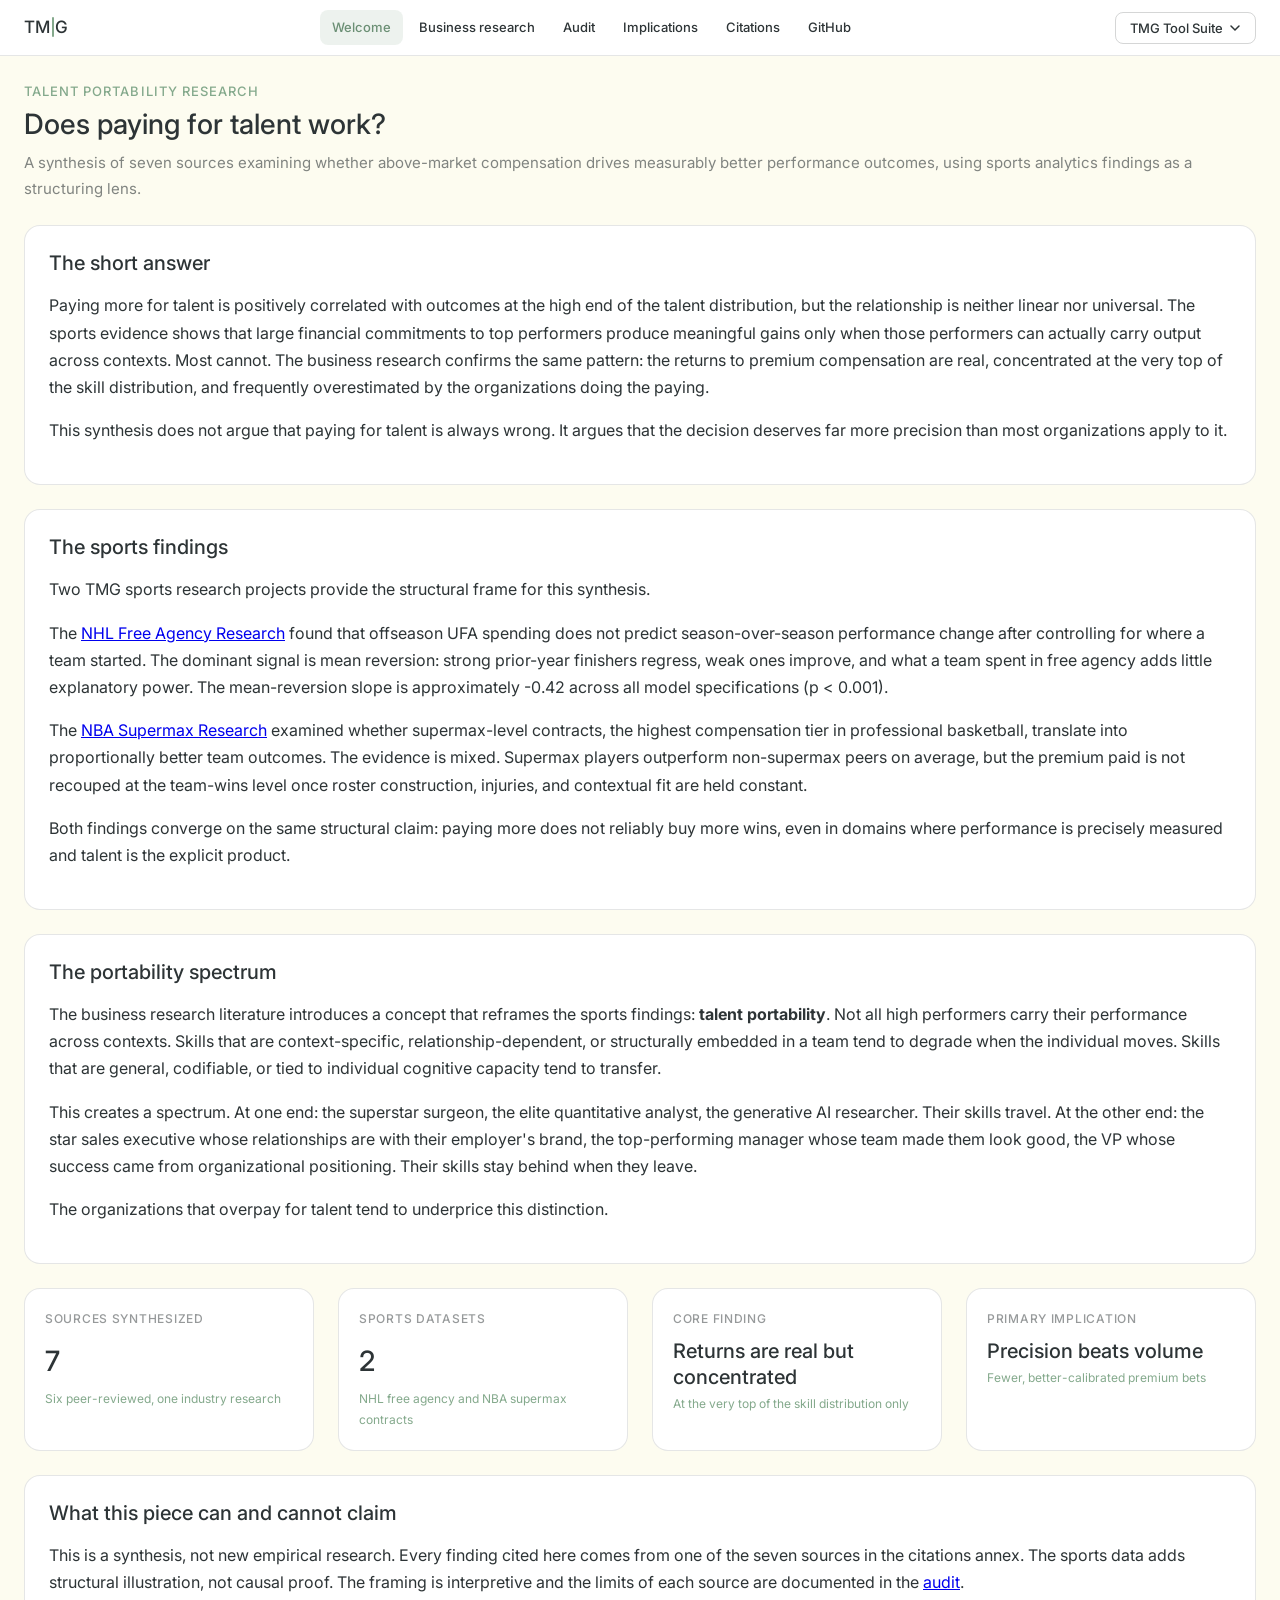
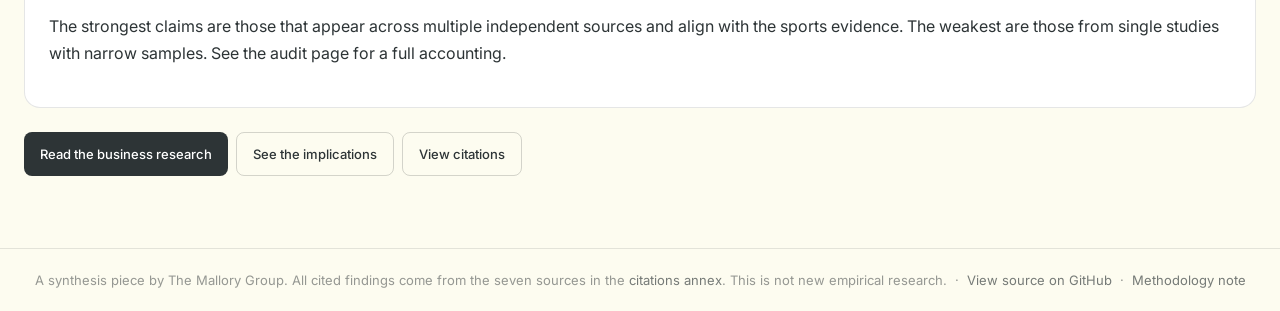
==== index.html @ 246ee9c4 "Potential fix for pull request finding Co-authored-by: Copilot Autofix powered by AI <175728472+Copi" ====
<!doctype html>
<html lang="en">
<head>
  <meta charset="UTF-8">
  <meta name="viewport" content="width=device-width, initial-scale=1.0">
  <title>Does paying for talent work? — The Mallory Group</title>
  <meta name="description" content="A synthesis of seven peer-reviewed and industry sources examining whether paying above-market compensation drives measurably better performance outcomes, using sports analytics findings as a lens.">
  <link rel="preconnect" href="https://fonts.googleapis.com">
  <link href="https://fonts.googleapis.com/css2?family=Inter:wght@400;500&display=swap" rel="stylesheet">
  <link rel="stylesheet" href="./assets/css/style.css">
</head>
<body>

  <nav class="tmg-nav">
    <a class="tmg-logo" href="./index.html" aria-label="The Mallory Group home">
      <span>TM</span>
      <div class="tmg-logo-divider" aria-hidden="true"></div>
      <span>G</span>
    </a>
    <div class="tmg-page-links" aria-label="Site pages">
      <a href="./index.html" aria-current="page">Welcome</a>
      <a href="./business-research.html">Business research</a>
      <a href="./audit.html">Audit</a>
      <a href="./implications.html">Implications</a>
      <a href="./citations.html">Citations</a>
      <a href="https://github.com/rmallorybpc/talent-portability-research" target="_blank" rel="noopener noreferrer">GitHub</a>
    </div>
    <div class="tmg-dropdown-wrap">
      <button class="tmg-dropdown-btn" id="tmgDdBtn"
              aria-haspopup="true" aria-expanded="false" aria-controls="tmgDdMenu">
        TMG Tool Suite
        <svg class="tmg-chevron" viewBox="0 0 12 12" fill="none"
             width="12" height="12" aria-hidden="true">
          <path d="M2 4l4 4 4-4" stroke="currentColor"
                stroke-width="1.5" stroke-linecap="round"/>
        </svg>
      </button>
      <div class="tmg-dropdown-menu" id="tmgDdMenu" role="menu">
        <a href="https://rmallorybpc.github.io/pdf-multi-agent-analysis/" target="_blank" rel="noopener noreferrer" role="menuitem">PDF Multi-Agent Analysis</a>
        <a href="https://rmallorybpc.github.io/housing-market-intel/" target="_blank" rel="noopener noreferrer" role="menuitem">Housing Market Intel</a>
        <a href="https://rmallorybpc.github.io/real-estate-report/" target="_blank" rel="noopener noreferrer" role="menuitem">Real Estate Report</a>
        <a href="https://rmallorybpc.github.io/nflanalysis/dashboard/src/" target="_blank" rel="noopener noreferrer" role="menuitem">NFL Analysis</a>
        <a href="https://rmallorybpc.github.io/recipes/" target="_blank" rel="noopener noreferrer" role="menuitem">Recipe Book</a>
        <a href="https://rmallorybpc.github.io/nhl-free-agency-research/" target="_blank" rel="noopener noreferrer" role="menuitem">NHL Free Agency Research</a>
        <a href="https://rmallorybpc.github.io/nhl-play-for-contract/" target="_blank" rel="noopener noreferrer" role="menuitem">NHL Play for Contract</a>
        <a href="https://content-integrity-audit.pages.dev/" target="_blank" rel="noopener noreferrer" role="menuitem">Content Integrity</a>
        <a href="https://rmallorybpc.github.io/nba-research-project/" target="_blank" rel="noopener noreferrer" role="menuitem">NBA Supermax Research</a>
        <a href="https://rmallorybpc.github.io/talent-portability-research/" target="_blank" rel="noopener noreferrer" role="menuitem">Talent Portability Research</a>
      </div>
    </div>
  </nav>

  <main class="tmg-page">
    <div class="tmg-container">

      <div class="tmg-page-header">
        <p class="tmg-eyebrow">Talent Portability Research</p>
        <h1 class="tmg-page-title">Does paying for talent work?</h1>
        <p class="tmg-page-desc">
          A synthesis of seven sources examining whether above-market compensation drives measurably better performance outcomes,
          using sports analytics findings as a structuring lens.
        </p>
      </div>

      <section class="tmg-card-wide" style="margin-bottom: var(--tmg-gap);">
        <h2 class="tmg-h2">The short answer</h2>
        <p class="tmg-body">
          Paying more for talent is positively correlated with outcomes at the high end of the talent distribution, but the relationship is neither linear nor universal.
          The sports evidence shows that large financial commitments to top performers produce meaningful gains only when those performers can actually carry output across contexts.
          Most cannot. The business research confirms the same pattern: the returns to premium compensation are real, concentrated at the very top of the skill distribution, and frequently overestimated by the organizations doing the paying.
        </p>
        <p class="tmg-body">
          This synthesis does not argue that paying for talent is always wrong. It argues that the decision deserves far more precision than most organizations apply to it.
        </p>
      </section>

      <section class="tmg-card-wide" style="margin-bottom: var(--tmg-gap);">
        <h2 class="tmg-h2">The sports findings</h2>
        <p class="tmg-body">
          Two TMG sports research projects provide the structural frame for this synthesis.
        </p>
        <p class="tmg-body">
          The <a href="https://rmallorybpc.github.io/nhl-free-agency-research/" target="_blank" rel="noopener noreferrer">NHL Free Agency Research</a> found that offseason UFA spending does not predict season-over-season performance change after controlling for where a team started. The dominant signal is mean reversion: strong prior-year finishers regress, weak ones improve, and what a team spent in free agency adds little explanatory power. The mean-reversion slope is approximately -0.42 across all model specifications (p &lt; 0.001).
        </p>
        <p class="tmg-body">
          The <a href="https://rmallorybpc.github.io/nba-research-project/" target="_blank" rel="noopener noreferrer">NBA Supermax Research</a> examined whether supermax-level contracts, the highest compensation tier in professional basketball, translate into proportionally better team outcomes. The evidence is mixed. Supermax players outperform non-supermax peers on average, but the premium paid is not recouped at the team-wins level once roster construction, injuries, and contextual fit are held constant.
        </p>
        <p class="tmg-body">
          Both findings converge on the same structural claim: paying more does not reliably buy more wins, even in domains where performance is precisely measured and talent is the explicit product.
        </p>
      </section>

      <section class="tmg-card-wide" style="margin-bottom: var(--tmg-gap);">
        <h2 class="tmg-h2">The portability spectrum</h2>
        <p class="tmg-body">
          The business research literature introduces a concept that reframes the sports findings: <strong>talent portability</strong>.
          Not all high performers carry their performance across contexts. Skills that are context-specific, relationship-dependent, or structurally embedded in a team tend to degrade when the individual moves.
          Skills that are general, codifiable, or tied to individual cognitive capacity tend to transfer.
        </p>
        <p class="tmg-body">
          This creates a spectrum. At one end: the superstar surgeon, the elite quantitative analyst, the generative AI researcher. Their skills travel. At the other end: the star sales executive whose relationships are with their employer's brand, the top-performing manager whose team made them look good, the VP whose success came from organizational positioning.
          Their skills stay behind when they leave.
        </p>
        <p class="tmg-body">
          The organizations that overpay for talent tend to underprice this distinction.
        </p>
      </section>

      <div class="tmg-bento-grid" style="margin-bottom: var(--tmg-gap);">
        <article class="tmg-card">
          <p class="tmg-card-label">Sources synthesized</p>
          <p class="tmg-card-value">7</p>
          <p class="tmg-card-sub">Six peer-reviewed, one industry research</p>
        </article>
        <article class="tmg-card">
          <p class="tmg-card-label">Sports datasets</p>
          <p class="tmg-card-value">2</p>
          <p class="tmg-card-sub">NHL free agency and NBA supermax contracts</p>
        </article>
        <article class="tmg-card">
          <p class="tmg-card-label">Core finding</p>
          <p class="tmg-card-value" style="font-size: 20px; line-height: 1.3;">Returns are real but concentrated</p>
          <p class="tmg-card-sub">At the very top of the skill distribution only</p>
        </article>
        <article class="tmg-card">
          <p class="tmg-card-label">Primary implication</p>
          <p class="tmg-card-value" style="font-size: 20px; line-height: 1.3;">Precision beats volume</p>
          <p class="tmg-card-sub">Fewer, better-calibrated premium bets</p>
        </article>
      </div>

      <section class="tmg-card-wide" style="margin-bottom: var(--tmg-gap);">
        <h2 class="tmg-h2">What this piece can and cannot claim</h2>
        <p class="tmg-body">
          This is a synthesis, not new empirical research. Every finding cited here comes from one of the seven sources in the citations annex.
          The sports data adds structural illustration, not causal proof. The framing is interpretive and the limits of each source are documented in the
          <a href="./audit.html">audit</a>.
        </p>
        <p class="tmg-body">
          The strongest claims are those that appear across multiple independent sources and align with the sports evidence. The weakest are those from single studies with narrow samples.
          See the audit page for a full accounting.
        </p>
      </section>

      <div style="margin-bottom: var(--tmg-gap); display: flex; gap: 8px; flex-wrap: wrap;">
        <a href="./business-research.html" class="tmg-btn">Read the business research</a>
        <a href="./implications.html" class="tmg-btn-ghost">See the implications</a>
        <a href="./citations.html" class="tmg-btn-ghost">View citations</a>
      </div>

    </div>
  </main>

  <footer class="tmg-footer">
    A synthesis piece by The Mallory Group. All cited findings come from the seven sources in the
    <a href="./citations.html">citations annex</a>.
    This is not new empirical research.
    &nbsp;·&nbsp;
    <a href="https://github.com/rmallorybpc/talent-portability-research" target="_blank" rel="noopener noreferrer">View source on GitHub</a>
    &nbsp;·&nbsp;
    <a href="./METHODS.md" target="_blank" rel="noopener noreferrer">Methodology note</a>
  </footer>

  <script src="./assets/js/nav.js" defer></script>
</body>
</html>
---- assets/css/style.css ----
/* ============================================================
   TMG Design System — The Mallory Group
   assets/css/style.css — talent-portability-research

   Google Font (add above the CSS link):
   <link rel="preconnect" href="https://fonts.googleapis.com">
   <link href="https://fonts.googleapis.com/css2?family=Inter:wght@400;500&display=swap" rel="stylesheet">
   ============================================================ */


/* ── 1. Tokens ─────────────────────────────────────────────── */
:root {
  /* Palette */
  --tmg-cream:        #FDFCF0;
  --tmg-charcoal:     #2D3436;
  --tmg-sage:         #84A98C;
  --tmg-sage-hover:   #6B8F74;
  --tmg-white:        #FFFFFF;

  /* Semantic */
  --tmg-bg:           var(--tmg-cream);
  --tmg-text:         var(--tmg-charcoal);
  --tmg-accent:       var(--tmg-sage);
  --tmg-surface:      var(--tmg-white);

  /* Status */
  --tmg-success:      #2E8540;
  --tmg-warning:      #C47F00;
  --tmg-error:        #B00020;

  /* Borders */
  --tmg-border:       1px solid rgba(45, 52, 54, 0.12);
  --tmg-border-hover: 1px solid rgba(132, 169, 140, 0.50);

  /* Radii */
  --tmg-bento-radius: 16px;
  --tmg-nav-radius:   8px;
  --tmg-btn-radius:   8px;

  /* Spacing */
  --tmg-gap:          24px;
  --tmg-gap-sm:       12px;

  /* Elevation */
  --tmg-shadow-sm:    0 1px 3px rgba(45, 52, 54, 0.08);
  --tmg-shadow-md:    0 2px 8px rgba(45, 52, 54, 0.10);
}


/* ── 2. Reset & base ───────────────────────────────────────── */
*, *::before, *::after { box-sizing: border-box; }

body {
  background: var(--tmg-bg);
  color: var(--tmg-text);
  font-family: Inter, -apple-system, BlinkMacSystemFont, "Segoe UI", Roboto, "Helvetica Neue", Arial, sans-serif;
  font-size: 16px;
  line-height: 1.7;
  margin: 0;
}

:focus-visible {
  outline: 3px solid rgba(132, 169, 140, 0.40);
  outline-offset: 2px;
}

.sr-only {
  position: absolute; width: 1px; height: 1px; padding: 0;
  margin: -1px; overflow: hidden; clip: rect(0,0,0,0);
  white-space: nowrap; border: 0;
}


/* ── 3. Typography ─────────────────────────────────────────── */
.tmg-eyebrow    { font-size: 13px;  font-weight: 500; letter-spacing: 0.08em; text-transform: uppercase; color: var(--tmg-sage); margin: 0 0 4px; }
.tmg-h1         { font-size: 28px;  font-weight: 500; line-height: 1.3; color: var(--tmg-charcoal); margin: 0 0 8px; }
.tmg-h2         { font-size: 20px;  font-weight: 500; line-height: 1.3; color: var(--tmg-charcoal); margin: 0 0 6px; }
.tmg-h3         { font-size: 16px;  font-weight: 500; line-height: 1.3; color: var(--tmg-charcoal); margin: 0 0 6px; }
.tmg-body       { font-size: 16px;  font-weight: 400; line-height: 1.7; color: var(--tmg-charcoal); }
.tmg-body-sm    { font-size: 13px;  font-weight: 400; color: var(--tmg-charcoal); }
.tmg-label      { font-size: 13px;  font-weight: 500; color: var(--tmg-charcoal); }
.tmg-label-caps { font-size: 12px;  font-weight: 500; letter-spacing: 0.06em; text-transform: uppercase; color: rgba(45,52,54,0.50); }
.tmg-metric     { font-size: 28px;  font-weight: 500; color: var(--tmg-charcoal); }
.tmg-text-muted { color: rgba(45, 52, 54, 0.55); }
.tmg-text-accent{ color: var(--tmg-sage); }


/* ── 4. Navigation ─────────────────────────────────────────── */
.tmg-nav {
  position: sticky; top: 0; z-index: 100;
  background: var(--tmg-white); border-bottom: var(--tmg-border);
  padding: 0 24px; height: 56px;
  display: flex; align-items: center; justify-content: space-between;
}

.tmg-logo {
  display: flex; align-items: center;
  font-size: 17px; font-weight: 500; letter-spacing: 0.02em;
  color: var(--tmg-charcoal); text-decoration: none;
}

.tmg-logo-divider {
  width: 2px; height: 20px;
  background: var(--tmg-sage); border-radius: 2px; margin: 0 1px;
}

.tmg-page-links { display: flex; gap: 4px; }
.tmg-page-links a {
  padding: 6px 12px; border-radius: var(--tmg-nav-radius);
  font-size: 13px; font-weight: 500; color: var(--tmg-charcoal);
  text-decoration: none; transition: background 0.15s;
}
.tmg-page-links a:hover { background: rgba(132,169,140,0.12); }
.tmg-page-links a[aria-current="page"] {
  background: rgba(132,169,140,0.15); color: var(--tmg-sage-hover);
}

.tmg-dropdown-wrap { position: relative; }

.tmg-dropdown-btn {
  background: transparent; border: 1px solid rgba(45,52,54,0.20);
  border-radius: var(--tmg-btn-radius); padding: 7px 14px;
  font-size: 13px; font-weight: 500; color: var(--tmg-charcoal);
  cursor: pointer; display: inline-flex; align-items: center; gap: 6px;
  font-family: inherit; transition: background 0.15s;
}
.tmg-dropdown-btn:hover,
.tmg-dropdown-btn.open          { background: rgba(132,169,140,0.10); }
.tmg-dropdown-btn:focus-visible { outline: 3px solid rgba(132,169,140,0.35); outline-offset: 2px; }

.tmg-chevron { transition: transform 0.2s; flex-shrink: 0; }
.tmg-dropdown-btn.open .tmg-chevron { transform: rotate(180deg); }

.tmg-dropdown-menu {
  display: none; position: absolute; right: 0; top: calc(100% + 6px);
  background: var(--tmg-white); border: var(--tmg-border);
  border-radius: 10px; padding: 6px; min-width: 220px;
  z-index: 200; box-shadow: var(--tmg-shadow-md);
}
.tmg-dropdown-menu.open { display: block; }

.tmg-dropdown-menu a {
  display: block; padding: 8px 12px; border-radius: 6px;
  font-size: 13px; color: var(--tmg-charcoal); text-decoration: none;
  transition: background 0.12s, color 0.12s;
}
.tmg-dropdown-menu a:hover          { background: rgba(132,169,140,0.12); color: var(--tmg-sage-hover); }
.tmg-dropdown-menu a:focus-visible  { outline: 2px solid var(--tmg-sage); outline-offset: -2px; border-radius: 6px; }


/* ── 5. Layout ─────────────────────────────────────────────── */
.tmg-page {
  background: var(--tmg-bg);
  min-height: 100vh;
  padding: var(--tmg-gap);
}

.tmg-container {
  max-width: 1280px;
  margin: 0 auto;
}

.tmg-bento-grid {
  display: grid;
  grid-template-columns: repeat(auto-fit, minmax(280px, 1fr));
  gap: var(--tmg-gap);
}

.tmg-page-header { margin-bottom: var(--tmg-gap); }
.tmg-page-title  { font-size: 28px; font-weight: 500; color: var(--tmg-charcoal); margin: 0 0 8px; line-height: 1.3; }
.tmg-page-desc   { font-size: 15px; color: rgba(45,52,54,0.60); margin: 0; }

.tmg-footer {
  padding: 20px 24px; text-align: center;
  font-size: 13px; color: rgba(45,52,54,0.50);
  border-top: var(--tmg-border); margin-top: var(--tmg-gap);
}

.tmg-footer a { color: rgba(45,52,54,0.65); text-decoration: none; }
.tmg-footer a:hover { color: var(--tmg-sage-hover); }


/* ── 6. Cards ──────────────────────────────────────────────── */
.tmg-card {
  background: var(--tmg-white);
  border: var(--tmg-border);
  border-radius: var(--tmg-bento-radius);
  padding: 20px;
}

.tmg-card-wide {
  background: var(--tmg-white);
  border: var(--tmg-border);
  border-radius: var(--tmg-bento-radius);
  padding: 24px;
  grid-column: 1 / -1;
}

.tmg-card-label { font-size: 12px; font-weight: 500; text-transform: uppercase; letter-spacing: 0.06em; color: rgba(45,52,54,0.50); margin: 0 0 8px; }
.tmg-card-title { font-size: 16px; font-weight: 500; color: var(--tmg-charcoal); margin: 0 0 14px; }
.tmg-card-value { font-size: 28px; font-weight: 500; color: var(--tmg-charcoal); margin: 0 0 4px; }
.tmg-card-sub   { font-size: 12px; color: var(--tmg-sage); margin: 0; }


/* ── 7. Buttons ────────────────────────────────────────────── */
.tmg-btn {
  background: var(--tmg-charcoal); color: var(--tmg-white);
  border: none; border-radius: var(--tmg-btn-radius);
  padding: 10px 16px; font-size: 13px; font-weight: 500;
  cursor: pointer; display: inline-flex; align-items: center; gap: 6px;
  font-family: inherit; transition: background 0.15s;
  text-decoration: none;
}
.tmg-btn:hover          { background: #3D4446; }
.tmg-btn:active         { transform: scale(0.98); }
.tmg-btn:focus-visible  { outline: 3px solid rgba(45,52,54,0.20); outline-offset: 2px; }

.tmg-btn-ghost {
  background: transparent; color: var(--tmg-charcoal);
  border: 1px solid rgba(45,52,54,0.20); border-radius: var(--tmg-btn-radius);
  padding: 10px 16px; font-size: 13px; font-weight: 500;
  cursor: pointer; display: inline-flex; align-items: center; gap: 6px;
  font-family: inherit; transition: border-color 0.15s, color 0.15s;
  text-decoration: none;
}
.tmg-btn-ghost:hover         { border-color: var(--tmg-sage); color: var(--tmg-sage-hover); }
.tmg-btn-ghost:active        { transform: scale(0.98); }
.tmg-btn-ghost:focus-visible { outline: 3px solid rgba(132,169,140,0.35); outline-offset: 2px; }


/* ── 8. Tables ─────────────────────────────────────────────── */
.tmg-table { width: 100%; border-collapse: collapse; font-size: 13px; }

.tmg-table th {
  background: rgba(132,169,140,0.15); color: var(--tmg-charcoal);
  font-weight: 500; font-size: 12px; text-transform: uppercase;
  letter-spacing: 0.04em; padding: 9px 14px; text-align: left;
  border-bottom: 1px solid rgba(132,169,140,0.25);
}

.tmg-table td {
  padding: 9px 14px;
  border-bottom: 1px solid rgba(45,52,54,0.07);
  color: var(--tmg-charcoal);
}

.tmg-table tr:last-child td { border-bottom: none; }
.tmg-table tr:hover td      { background: rgba(132,169,140,0.04); }


/* ── 9. Responsive ─────────────────────────────────────────── */
@media (max-width: 768px) {
  .tmg-nav {
    flex-wrap: wrap;
    height: auto;
    padding: 10px 16px;
    gap: 8px;
  }
  .tmg-page-links {
    flex-wrap: wrap;
    order: 3;
    width: 100%;
  }
  .tmg-page {
    padding: 16px;
  }
}
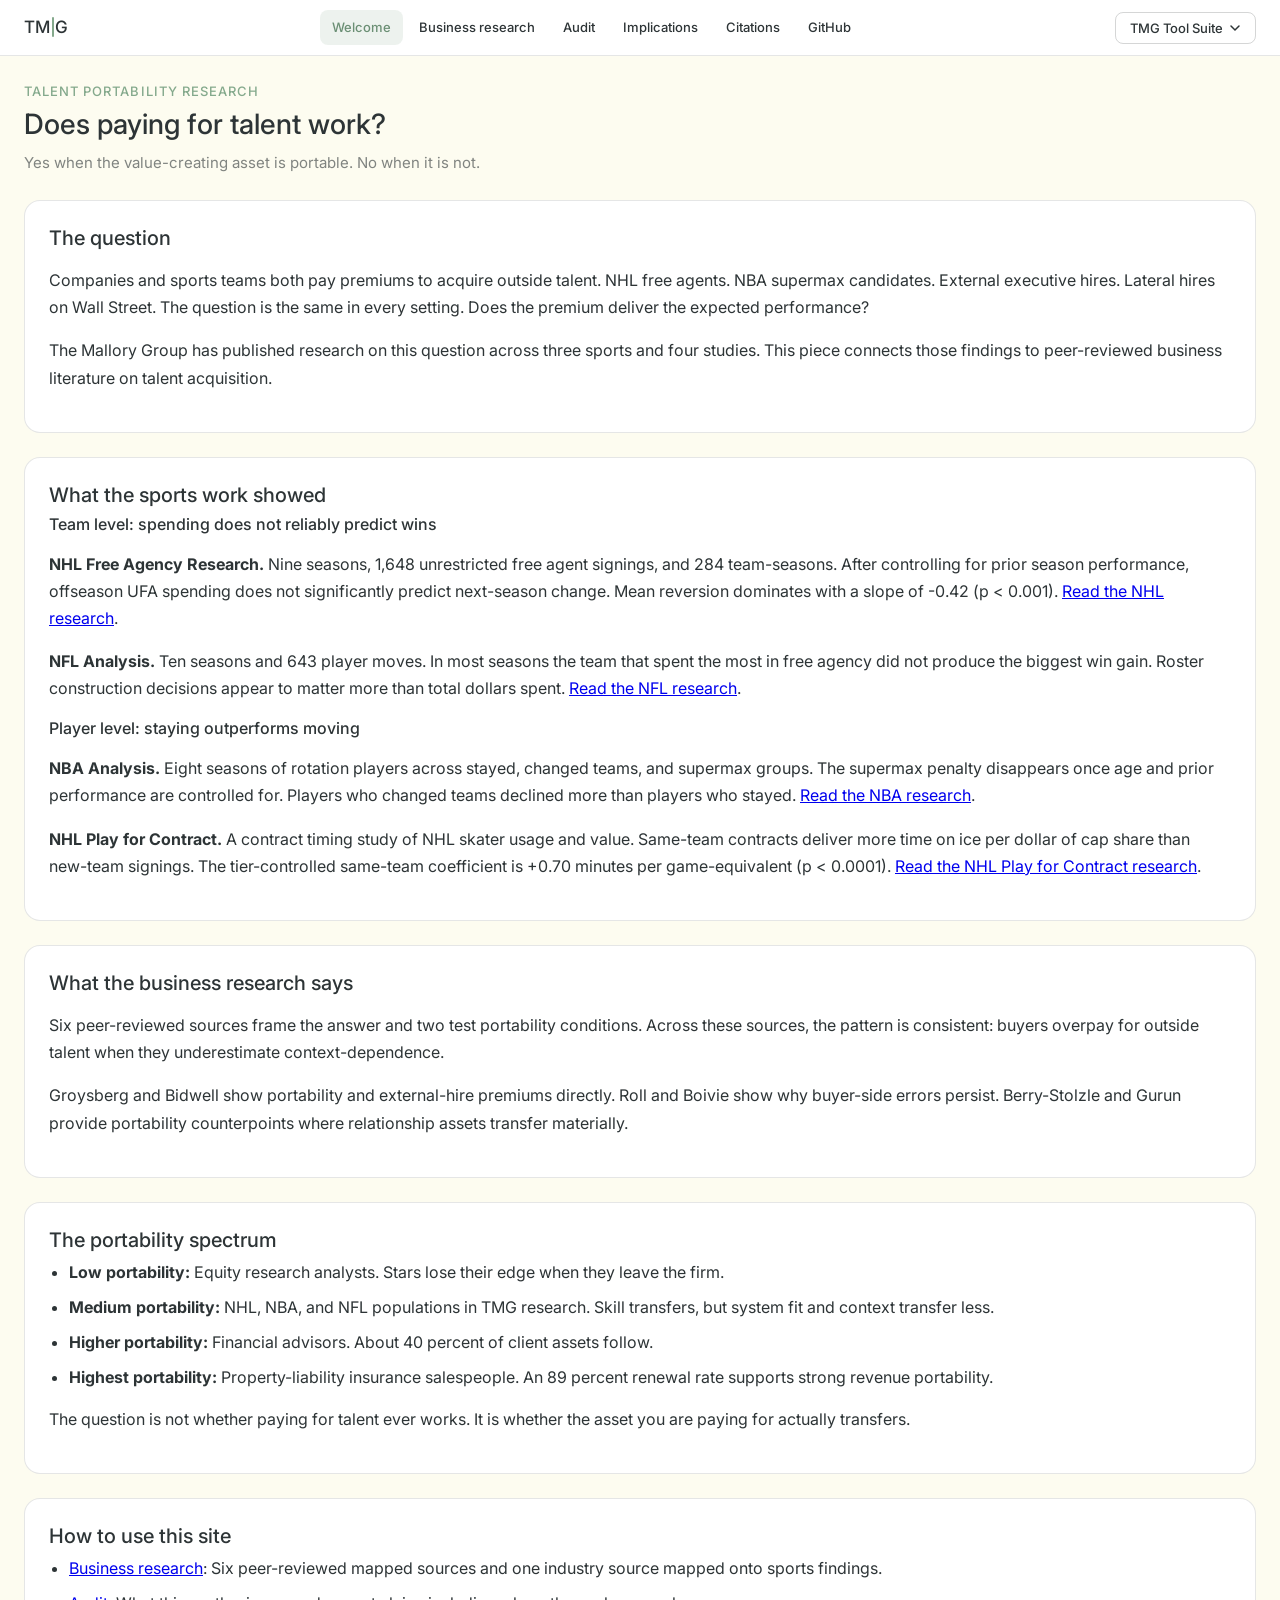
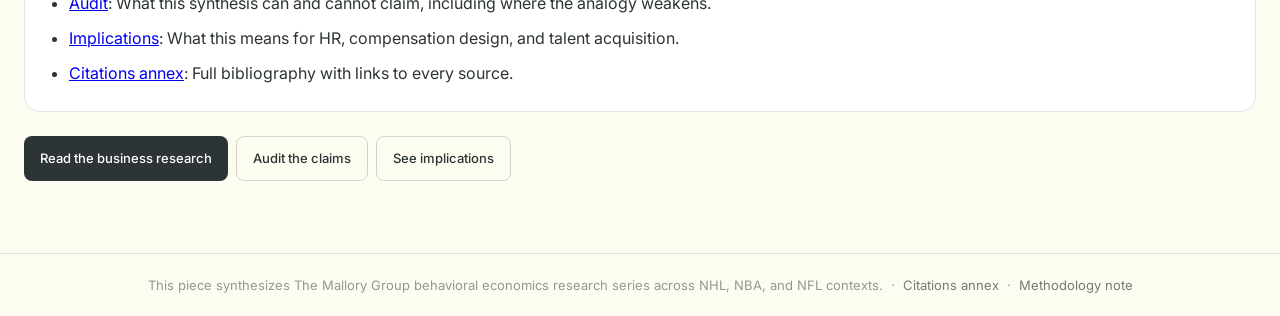
==== commit b0311b0a: "Refactor implications and index pages for clarity and precision in messaging; update titles, descrip" ====
--- a/index.html
+++ b/index.html
@@ -3,14 +3,13 @@
 <head>
   <meta charset="UTF-8">
   <meta name="viewport" content="width=device-width, initial-scale=1.0">
-  <title>Does paying for talent work? — The Mallory Group</title>
-  <meta name="description" content="A synthesis of seven peer-reviewed and industry sources examining whether paying above-market compensation drives measurably better performance outcomes, using sports analytics findings as a lens.">
+  <title>Does paying for talent work? - The Mallory Group</title>
+  <meta name="description" content="A synthesis connecting The Mallory Group's sports research with business evidence on talent portability and performance.">
   <link rel="preconnect" href="https://fonts.googleapis.com">
   <link href="https://fonts.googleapis.com/css2?family=Inter:wght@400;500&display=swap" rel="stylesheet">
   <link rel="stylesheet" href="./assets/css/style.css">
 </head>
 <body>
-
   <nav class="tmg-nav">
     <a class="tmg-logo" href="./index.html" aria-label="The Mallory Group home">
       <span>TM</span>
@@ -29,10 +28,8 @@
       <button class="tmg-dropdown-btn" id="tmgDdBtn"
               aria-haspopup="true" aria-expanded="false" aria-controls="tmgDdMenu">
         TMG Tool Suite
-        <svg class="tmg-chevron" viewBox="0 0 12 12" fill="none"
-             width="12" height="12" aria-hidden="true">
-          <path d="M2 4l4 4 4-4" stroke="currentColor"
-                stroke-width="1.5" stroke-linecap="round"/>
+        <svg class="tmg-chevron" viewBox="0 0 12 12" fill="none" width="12" height="12" aria-hidden="true">
+          <path d="M2 4l4 4 4-4" stroke="currentColor" stroke-width="1.5" stroke-linecap="round"/>
         </svg>
       </button>
       <div class="tmg-dropdown-menu" id="tmgDdMenu" role="menu">
@@ -52,111 +49,68 @@
 
   <main class="tmg-page">
     <div class="tmg-container">
-
-      <div class="tmg-page-header">
+      <header class="tmg-page-header">
         <p class="tmg-eyebrow">Talent Portability Research</p>
         <h1 class="tmg-page-title">Does paying for talent work?</h1>
-        <p class="tmg-page-desc">
-          A synthesis of seven sources examining whether above-market compensation drives measurably better performance outcomes,
-          using sports analytics findings as a structuring lens.
-        </p>
-      </div>
+        <p class="tmg-page-desc">Yes when the value-creating asset is portable. No when it is not.</p>
+      </header>
 
       <section class="tmg-card-wide" style="margin-bottom: var(--tmg-gap);">
-        <h2 class="tmg-h2">The short answer</h2>
-        <p class="tmg-body">
-          Paying more for talent is positively correlated with outcomes at the high end of the talent distribution, but the relationship is neither linear nor universal.
-          The sports evidence shows that large financial commitments to top performers produce meaningful gains only when those performers can actually carry output across contexts.
-          Most cannot. The business research confirms the same pattern: the returns to premium compensation are real, concentrated at the very top of the skill distribution, and frequently overestimated by the organizations doing the paying.
-        </p>
-        <p class="tmg-body">
-          This synthesis does not argue that paying for talent is always wrong. It argues that the decision deserves far more precision than most organizations apply to it.
-        </p>
+        <h2 class="tmg-h2">The question</h2>
+        <p class="tmg-body">Companies and sports teams both pay premiums to acquire outside talent. NHL free agents. NBA supermax candidates. External executive hires. Lateral hires on Wall Street. The question is the same in every setting. Does the premium deliver the expected performance?</p>
+        <p class="tmg-body">The Mallory Group has published research on this question across three sports and four studies. This piece connects those findings to peer-reviewed business literature on talent acquisition.</p>
       </section>
 
       <section class="tmg-card-wide" style="margin-bottom: var(--tmg-gap);">
-        <h2 class="tmg-h2">The sports findings</h2>
-        <p class="tmg-body">
-          Two TMG sports research projects provide the structural frame for this synthesis.
-        </p>
-        <p class="tmg-body">
-          The <a href="https://rmallorybpc.github.io/nhl-free-agency-research/" target="_blank" rel="noopener noreferrer">NHL Free Agency Research</a> found that offseason UFA spending does not predict season-over-season performance change after controlling for where a team started. The dominant signal is mean reversion: strong prior-year finishers regress, weak ones improve, and what a team spent in free agency adds little explanatory power. The mean-reversion slope is approximately -0.42 across all model specifications (p &lt; 0.001).
-        </p>
-        <p class="tmg-body">
-          The <a href="https://rmallorybpc.github.io/nba-research-project/" target="_blank" rel="noopener noreferrer">NBA Supermax Research</a> examined whether supermax-level contracts, the highest compensation tier in professional basketball, translate into proportionally better team outcomes. The evidence is mixed. Supermax players outperform non-supermax peers on average, but the premium paid is not recouped at the team-wins level once roster construction, injuries, and contextual fit are held constant.
-        </p>
-        <p class="tmg-body">
-          Both findings converge on the same structural claim: paying more does not reliably buy more wins, even in domains where performance is precisely measured and talent is the explicit product.
-        </p>
+        <h2 class="tmg-h2">What the sports work showed</h2>
+        <h3 class="tmg-h3">Team level: spending does not reliably predict wins</h3>
+        <p class="tmg-body"><strong>NHL Free Agency Research.</strong> Nine seasons, 1,648 unrestricted free agent signings, and 284 team-seasons. After controlling for prior season performance, offseason UFA spending does not significantly predict next-season change. Mean reversion dominates with a slope of -0.42 (p &lt; 0.001). <a href="https://rmallorybpc.github.io/nhl-free-agency-research/welcome.html" target="_blank" rel="noopener noreferrer">Read the NHL research</a>.</p>
+        <p class="tmg-body"><strong>NFL Analysis.</strong> Ten seasons and 643 player moves. In most seasons the team that spent the most in free agency did not produce the biggest win gain. Roster construction decisions appear to matter more than total dollars spent. <a href="https://rmallorybpc.github.io/nflanalysis/dashboard/src/" target="_blank" rel="noopener noreferrer">Read the NFL research</a>.</p>
+
+        <h3 class="tmg-h3">Player level: staying outperforms moving</h3>
+        <p class="tmg-body"><strong>NBA Analysis.</strong> Eight seasons of rotation players across stayed, changed teams, and supermax groups. The supermax penalty disappears once age and prior performance are controlled for. Players who changed teams declined more than players who stayed. <a href="https://rmallorybpc.github.io/nba-research-project/" target="_blank" rel="noopener noreferrer">Read the NBA research</a>.</p>
+        <p class="tmg-body"><strong>NHL Play for Contract.</strong> A contract timing study of NHL skater usage and value. Same-team contracts deliver more time on ice per dollar of cap share than new-team signings. The tier-controlled same-team coefficient is +0.70 minutes per game-equivalent (p &lt; 0.0001). <a href="https://rmallorybpc.github.io/nhl-play-for-contract/" target="_blank" rel="noopener noreferrer">Read the NHL Play for Contract research</a>.</p>
+      </section>
+
+      <section class="tmg-card-wide" style="margin-bottom: var(--tmg-gap);">
+        <h2 class="tmg-h2">What the business research says</h2>
+        <p class="tmg-body">Six peer-reviewed sources frame the answer and two test portability conditions. Across these sources, the pattern is consistent: buyers overpay for outside talent when they underestimate context-dependence.</p>
+        <p class="tmg-body">Groysberg and Bidwell show portability and external-hire premiums directly. Roll and Boivie show why buyer-side errors persist. Berry-Stolzle and Gurun provide portability counterpoints where relationship assets transfer materially.</p>
       </section>
 
       <section class="tmg-card-wide" style="margin-bottom: var(--tmg-gap);">
         <h2 class="tmg-h2">The portability spectrum</h2>
-        <p class="tmg-body">
-          The business research literature introduces a concept that reframes the sports findings: <strong>talent portability</strong>.
-          Not all high performers carry their performance across contexts. Skills that are context-specific, relationship-dependent, or structurally embedded in a team tend to degrade when the individual moves.
-          Skills that are general, codifiable, or tied to individual cognitive capacity tend to transfer.
-        </p>
-        <p class="tmg-body">
-          This creates a spectrum. At one end: the superstar surgeon, the elite quantitative analyst, the generative AI researcher. Their skills travel. At the other end: the star sales executive whose relationships are with their employer's brand, the top-performing manager whose team made them look good, the VP whose success came from organizational positioning.
-          Their skills stay behind when they leave.
-        </p>
-        <p class="tmg-body">
-          The organizations that overpay for talent tend to underprice this distinction.
-        </p>
+        <ul class="tmg-body" style="margin: 0; padding-left: 20px;">
+          <li style="margin-bottom: 8px;"><strong>Low portability:</strong> Equity research analysts. Stars lose their edge when they leave the firm.</li>
+          <li style="margin-bottom: 8px;"><strong>Medium portability:</strong> NHL, NBA, and NFL populations in TMG research. Skill transfers, but system fit and context transfer less.</li>
+          <li style="margin-bottom: 8px;"><strong>Higher portability:</strong> Financial advisors. About 40 percent of client assets follow.</li>
+          <li><strong>Highest portability:</strong> Property-liability insurance salespeople. An 89 percent renewal rate supports strong revenue portability.</li>
+        </ul>
+        <p class="tmg-body" style="margin-top: 14px;">The question is not whether paying for talent ever works. It is whether the asset you are paying for actually transfers.</p>
       </section>
 
-      <div class="tmg-bento-grid" style="margin-bottom: var(--tmg-gap);">
-        <article class="tmg-card">
-          <p class="tmg-card-label">Sources synthesized</p>
-          <p class="tmg-card-value">7</p>
-          <p class="tmg-card-sub">Six peer-reviewed, one industry research</p>
-        </article>
-        <article class="tmg-card">
-          <p class="tmg-card-label">Sports datasets</p>
-          <p class="tmg-card-value">2</p>
-          <p class="tmg-card-sub">NHL free agency and NBA supermax contracts</p>
-        </article>
-        <article class="tmg-card">
-          <p class="tmg-card-label">Core finding</p>
-          <p class="tmg-card-value" style="font-size: 20px; line-height: 1.3;">Returns are real but concentrated</p>
-          <p class="tmg-card-sub">At the very top of the skill distribution only</p>
-        </article>
-        <article class="tmg-card">
-          <p class="tmg-card-label">Primary implication</p>
-          <p class="tmg-card-value" style="font-size: 20px; line-height: 1.3;">Precision beats volume</p>
-          <p class="tmg-card-sub">Fewer, better-calibrated premium bets</p>
-        </article>
-      </div>
-
       <section class="tmg-card-wide" style="margin-bottom: var(--tmg-gap);">
-        <h2 class="tmg-h2">What this piece can and cannot claim</h2>
-        <p class="tmg-body">
-          This is a synthesis, not new empirical research. Every finding cited here comes from one of the seven sources in the citations annex.
-          The sports data adds structural illustration, not causal proof. The framing is interpretive and the limits of each source are documented in the
-          <a href="./audit.html">audit</a>.
-        </p>
-        <p class="tmg-body">
-          The strongest claims are those that appear across multiple independent sources and align with the sports evidence. The weakest are those from single studies with narrow samples.
-          See the audit page for a full accounting.
-        </p>
+        <h2 class="tmg-h2">How to use this site</h2>
+        <ul class="tmg-body" style="margin: 0; padding-left: 20px;">
+          <li style="margin-bottom: 8px;"><a href="./business-research.html">Business research</a>: Six peer-reviewed mapped sources and one industry source mapped onto sports findings.</li>
+          <li style="margin-bottom: 8px;"><a href="./audit.html">Audit</a>: What this synthesis can and cannot claim, including where the analogy weakens.</li>
+          <li style="margin-bottom: 8px;"><a href="./implications.html">Implications</a>: What this means for HR, compensation design, and talent acquisition.</li>
+          <li><a href="./citations.html">Citations annex</a>: Full bibliography with links to every source.</li>
+        </ul>
       </section>
 
       <div style="margin-bottom: var(--tmg-gap); display: flex; gap: 8px; flex-wrap: wrap;">
         <a href="./business-research.html" class="tmg-btn">Read the business research</a>
-        <a href="./implications.html" class="tmg-btn-ghost">See the implications</a>
-        <a href="./citations.html" class="tmg-btn-ghost">View citations</a>
+        <a href="./audit.html" class="tmg-btn-ghost">Audit the claims</a>
+        <a href="./implications.html" class="tmg-btn-ghost">See implications</a>
       </div>
-
     </div>
   </main>
 
   <footer class="tmg-footer">
-    A synthesis piece by The Mallory Group. All cited findings come from the seven sources in the
-    <a href="./citations.html">citations annex</a>.
-    This is not new empirical research.
+    This piece synthesizes The Mallory Group behavioral economics research series across NHL, NBA, and NFL contexts.
     &nbsp;·&nbsp;
-    <a href="https://github.com/rmallorybpc/talent-portability-research" target="_blank" rel="noopener noreferrer">View source on GitHub</a>
+    <a href="./citations.html">Citations annex</a>
     &nbsp;·&nbsp;
     <a href="./METHODS.md" target="_blank" rel="noopener noreferrer">Methodology note</a>
   </footer>
--- a/assets/css/style.css
+++ b/assets/css/style.css
@@ -248,7 +248,89 @@
 .tmg-table tr:hover td      { background: rgba(132,169,140,0.04); }
 
 
-/* ── 9. Responsive ─────────────────────────────────────────── */
+/* ── 9. Audit feature ─────────────────────────────────────── */
+.audit-verify {
+  border-top: 4px solid rgba(132,169,140,0.45);
+}
+
+.audit-progress {
+  margin: 14px 0 18px;
+  padding: 12px;
+  background: rgba(132,169,140,0.07);
+  border: var(--tmg-border);
+  border-radius: 10px;
+}
+
+.audit-progress p {
+  margin: 0 0 8px;
+  font-size: 14px;
+}
+
+.audit-progress-bar {
+  width: 100%;
+  height: 8px;
+  background: rgba(45,52,54,0.10);
+  border-radius: 999px;
+  overflow: hidden;
+}
+
+.audit-progress-fill {
+  width: 0;
+  height: 100%;
+  border-radius: 999px;
+  background: var(--tmg-sage);
+  transition: width 0.2s ease;
+}
+
+.audit-item {
+  border: var(--tmg-border);
+  border-radius: 10px;
+  padding: 14px;
+  background: rgba(255,255,255,0.75);
+  margin-bottom: 12px;
+}
+
+.audit-item .claim,
+.audit-item .source,
+.audit-item .what-to-check {
+  margin: 0 0 8px;
+}
+
+.audit-checkbox {
+  display: flex;
+  align-items: flex-start;
+  gap: 8px;
+  font-size: 14px;
+  margin: 0 0 12px;
+}
+
+.audit-checkbox input[type="checkbox"] {
+  width: 16px;
+  height: 16px;
+  margin-top: 3px;
+}
+
+.reader-issue {
+  border: var(--tmg-border);
+  border-radius: 10px;
+  padding: 12px;
+  background: var(--tmg-white);
+  margin-bottom: 10px;
+}
+
+.reader-issue h4 {
+  margin: 0 0 4px;
+  font-size: 15px;
+}
+
+.reader-issue .issue-meta {
+  margin: 0 0 8px;
+  font-size: 12px;
+  color: rgba(45,52,54,0.60);
+}
+
+
+/* ── 10. Responsive ────────────────────────────────────────── */
 @media (max-width: 768px) {
   .tmg-nav {
     flex-wrap: wrap;
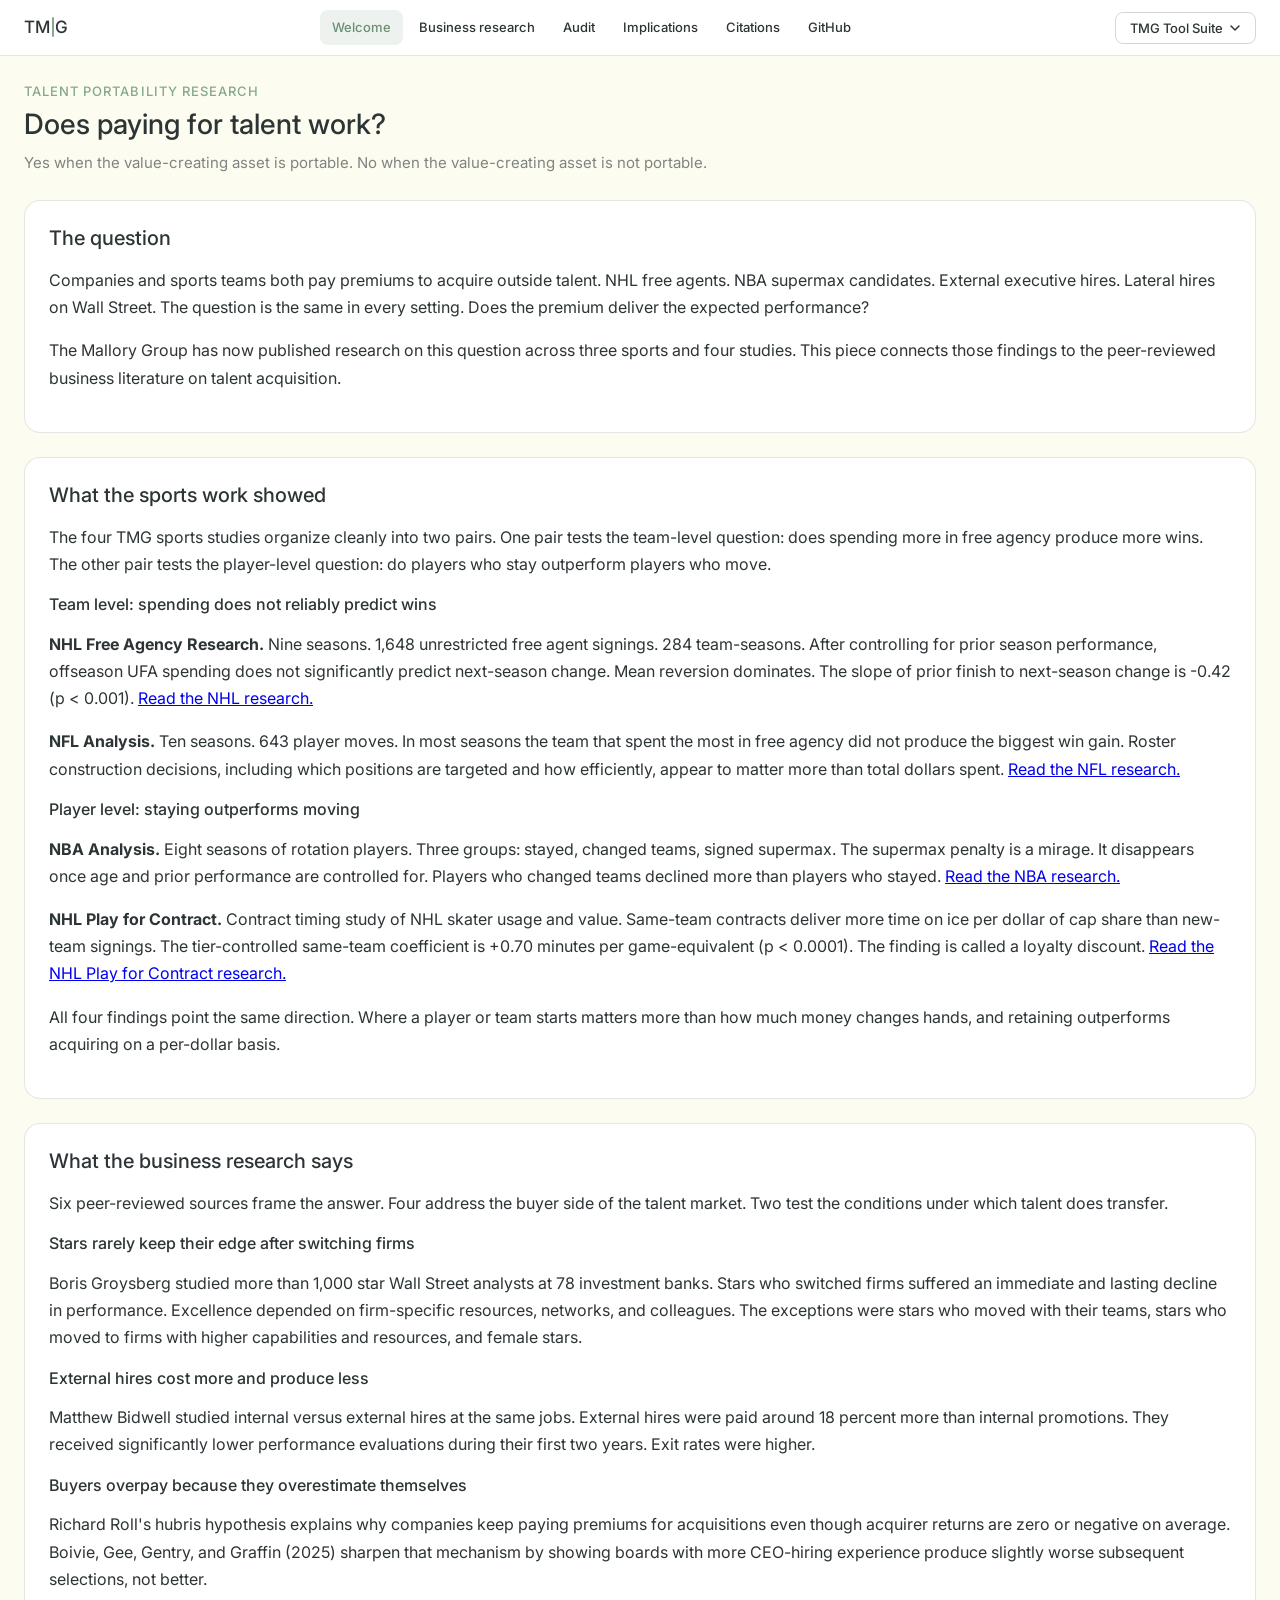
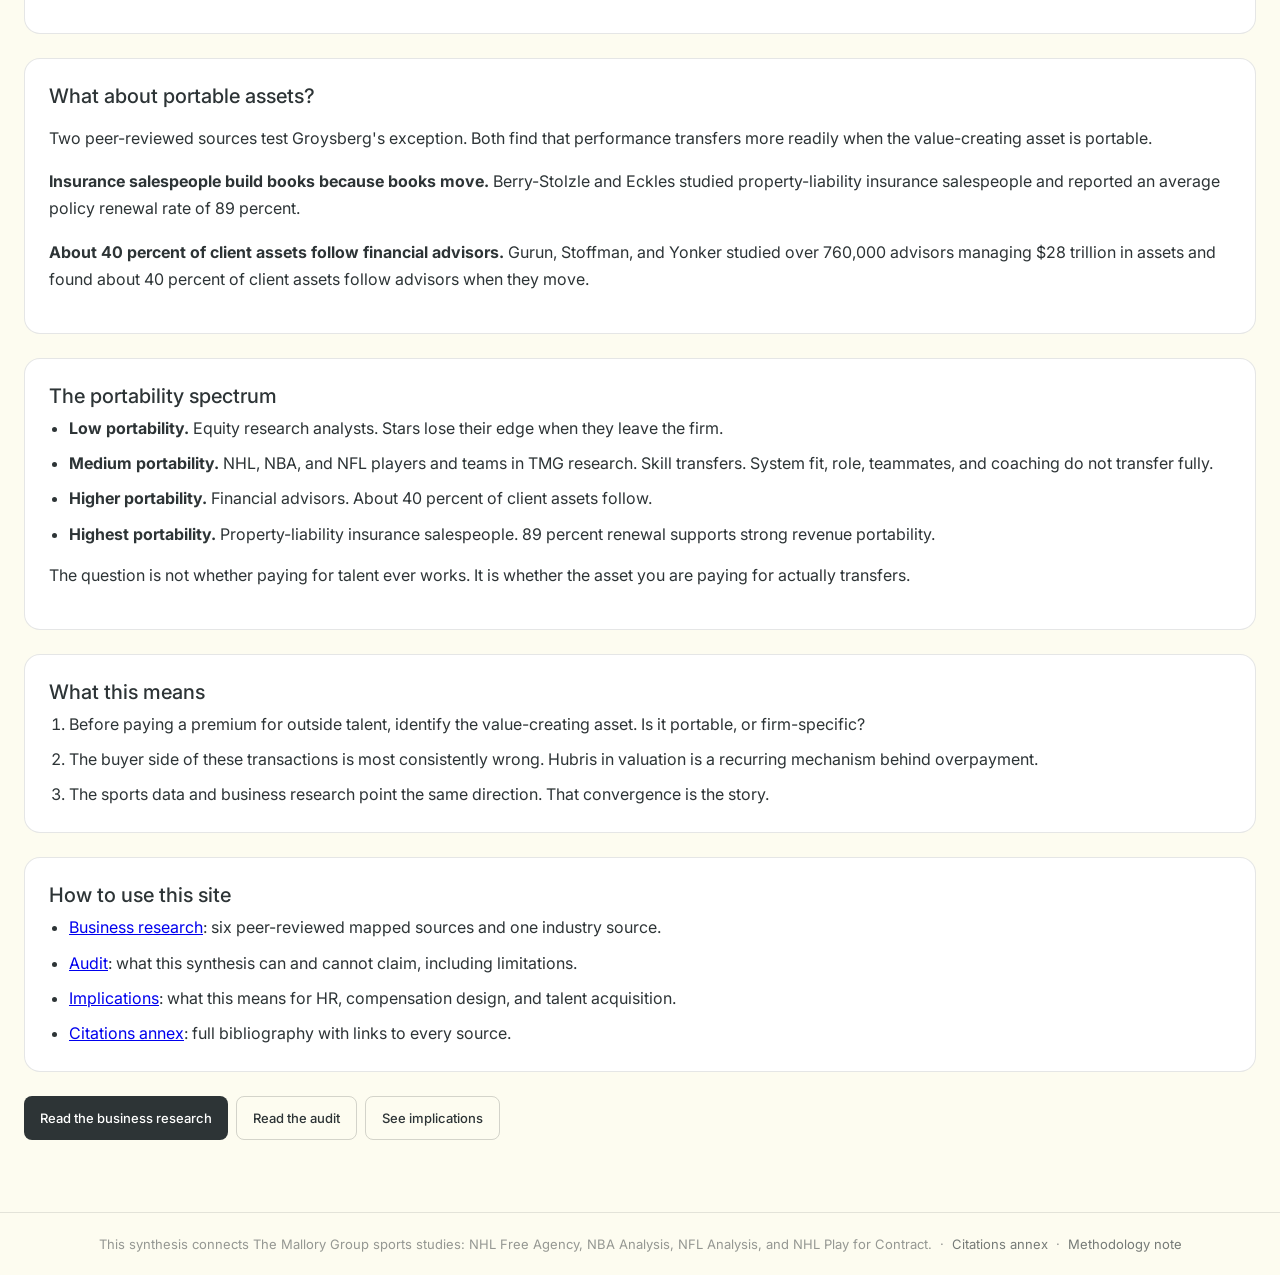
==== commit 3f94913c: "Refine content and structure across multiple pages for clarity and consistency in the talent portabi" ====
--- a/index.html
+++ b/index.html
@@ -4,7 +4,7 @@
   <meta charset="UTF-8">
   <meta name="viewport" content="width=device-width, initial-scale=1.0">
   <title>Does paying for talent work? - The Mallory Group</title>
-  <meta name="description" content="A synthesis connecting The Mallory Group's sports research with business evidence on talent portability and performance.">
+  <meta name="description" content="Synthesis of The Mallory Group sports findings and business research on whether paying for outside talent delivers expected performance.">
   <link rel="preconnect" href="https://fonts.googleapis.com">
   <link href="https://fonts.googleapis.com/css2?family=Inter:wght@400;500&display=swap" rel="stylesheet">
   <link rel="stylesheet" href="./assets/css/style.css">
@@ -25,8 +25,7 @@
       <a href="https://github.com/rmallorybpc/talent-portability-research" target="_blank" rel="noopener noreferrer">GitHub</a>
     </div>
     <div class="tmg-dropdown-wrap">
-      <button class="tmg-dropdown-btn" id="tmgDdBtn"
-              aria-haspopup="true" aria-expanded="false" aria-controls="tmgDdMenu">
+      <button class="tmg-dropdown-btn" id="tmgDdBtn" aria-haspopup="true" aria-expanded="false" aria-controls="tmgDdMenu">
         TMG Tool Suite
         <svg class="tmg-chevron" viewBox="0 0 12 12" fill="none" width="12" height="12" aria-hidden="true">
           <path d="M2 4l4 4 4-4" stroke="currentColor" stroke-width="1.5" stroke-linecap="round"/>
@@ -52,63 +51,91 @@
       <header class="tmg-page-header">
         <p class="tmg-eyebrow">Talent Portability Research</p>
         <h1 class="tmg-page-title">Does paying for talent work?</h1>
-        <p class="tmg-page-desc">Yes when the value-creating asset is portable. No when it is not.</p>
+        <p class="tmg-page-desc">Yes when the value-creating asset is portable. No when the value-creating asset is not portable.</p>
       </header>
 
       <section class="tmg-card-wide" style="margin-bottom: var(--tmg-gap);">
         <h2 class="tmg-h2">The question</h2>
         <p class="tmg-body">Companies and sports teams both pay premiums to acquire outside talent. NHL free agents. NBA supermax candidates. External executive hires. Lateral hires on Wall Street. The question is the same in every setting. Does the premium deliver the expected performance?</p>
-        <p class="tmg-body">The Mallory Group has published research on this question across three sports and four studies. This piece connects those findings to peer-reviewed business literature on talent acquisition.</p>
+        <p class="tmg-body">The Mallory Group has now published research on this question across three sports and four studies. This piece connects those findings to the peer-reviewed business literature on talent acquisition.</p>
       </section>
 
       <section class="tmg-card-wide" style="margin-bottom: var(--tmg-gap);">
         <h2 class="tmg-h2">What the sports work showed</h2>
+        <p class="tmg-body">The four TMG sports studies organize cleanly into two pairs. One pair tests the team-level question: does spending more in free agency produce more wins. The other pair tests the player-level question: do players who stay outperform players who move.</p>
+
         <h3 class="tmg-h3">Team level: spending does not reliably predict wins</h3>
-        <p class="tmg-body"><strong>NHL Free Agency Research.</strong> Nine seasons, 1,648 unrestricted free agent signings, and 284 team-seasons. After controlling for prior season performance, offseason UFA spending does not significantly predict next-season change. Mean reversion dominates with a slope of -0.42 (p &lt; 0.001). <a href="https://rmallorybpc.github.io/nhl-free-agency-research/welcome.html" target="_blank" rel="noopener noreferrer">Read the NHL research</a>.</p>
-        <p class="tmg-body"><strong>NFL Analysis.</strong> Ten seasons and 643 player moves. In most seasons the team that spent the most in free agency did not produce the biggest win gain. Roster construction decisions appear to matter more than total dollars spent. <a href="https://rmallorybpc.github.io/nflanalysis/dashboard/src/" target="_blank" rel="noopener noreferrer">Read the NFL research</a>.</p>
+        <p class="tmg-body"><strong>NHL Free Agency Research.</strong> Nine seasons. 1,648 unrestricted free agent signings. 284 team-seasons. After controlling for prior season performance, offseason UFA spending does not significantly predict next-season change. Mean reversion dominates. The slope of prior finish to next-season change is -0.42 (p &lt; 0.001). <a href="https://rmallorybpc.github.io/nhl-free-agency-research/welcome.html" target="_blank" rel="noopener noreferrer">Read the NHL research.</a></p>
+        <p class="tmg-body"><strong>NFL Analysis.</strong> Ten seasons. 643 player moves. In most seasons the team that spent the most in free agency did not produce the biggest win gain. Roster construction decisions, including which positions are targeted and how efficiently, appear to matter more than total dollars spent. <a href="https://rmallorybpc.github.io/nflanalysis/dashboard/src/" target="_blank" rel="noopener noreferrer">Read the NFL research.</a></p>
 
         <h3 class="tmg-h3">Player level: staying outperforms moving</h3>
-        <p class="tmg-body"><strong>NBA Analysis.</strong> Eight seasons of rotation players across stayed, changed teams, and supermax groups. The supermax penalty disappears once age and prior performance are controlled for. Players who changed teams declined more than players who stayed. <a href="https://rmallorybpc.github.io/nba-research-project/" target="_blank" rel="noopener noreferrer">Read the NBA research</a>.</p>
-        <p class="tmg-body"><strong>NHL Play for Contract.</strong> A contract timing study of NHL skater usage and value. Same-team contracts deliver more time on ice per dollar of cap share than new-team signings. The tier-controlled same-team coefficient is +0.70 minutes per game-equivalent (p &lt; 0.0001). <a href="https://rmallorybpc.github.io/nhl-play-for-contract/" target="_blank" rel="noopener noreferrer">Read the NHL Play for Contract research</a>.</p>
+        <p class="tmg-body"><strong>NBA Analysis.</strong> Eight seasons of rotation players. Three groups: stayed, changed teams, signed supermax. The supermax penalty is a mirage. It disappears once age and prior performance are controlled for. Players who changed teams declined more than players who stayed. <a href="https://rmallorybpc.github.io/nba-research-project/" target="_blank" rel="noopener noreferrer">Read the NBA research.</a></p>
+        <p class="tmg-body"><strong>NHL Play for Contract.</strong> Contract timing study of NHL skater usage and value. Same-team contracts deliver more time on ice per dollar of cap share than new-team signings. The tier-controlled same-team coefficient is +0.70 minutes per game-equivalent (p &lt; 0.0001). The finding is called a loyalty discount. <a href="https://rmallorybpc.github.io/nhl-play-for-contract/" target="_blank" rel="noopener noreferrer">Read the NHL Play for Contract research.</a></p>
+
+        <p class="tmg-body">All four findings point the same direction. Where a player or team starts matters more than how much money changes hands, and retaining outperforms acquiring on a per-dollar basis.</p>
       </section>
 
       <section class="tmg-card-wide" style="margin-bottom: var(--tmg-gap);">
         <h2 class="tmg-h2">What the business research says</h2>
-        <p class="tmg-body">Six peer-reviewed sources frame the answer and two test portability conditions. Across these sources, the pattern is consistent: buyers overpay for outside talent when they underestimate context-dependence.</p>
-        <p class="tmg-body">Groysberg and Bidwell show portability and external-hire premiums directly. Roll and Boivie show why buyer-side errors persist. Berry-Stolzle and Gurun provide portability counterpoints where relationship assets transfer materially.</p>
+        <p class="tmg-body">Six peer-reviewed sources frame the answer. Four address the buyer side of the talent market. Two test the conditions under which talent does transfer.</p>
+
+        <h3 class="tmg-h3">Stars rarely keep their edge after switching firms</h3>
+        <p class="tmg-body">Boris Groysberg studied more than 1,000 star Wall Street analysts at 78 investment banks. Stars who switched firms suffered an immediate and lasting decline in performance. Excellence depended on firm-specific resources, networks, and colleagues. The exceptions were stars who moved with their teams, stars who moved to firms with higher capabilities and resources, and female stars.</p>
+
+        <h3 class="tmg-h3">External hires cost more and produce less</h3>
+        <p class="tmg-body">Matthew Bidwell studied internal versus external hires at the same jobs. External hires were paid around 18 percent more than internal promotions. They received significantly lower performance evaluations during their first two years. Exit rates were higher.</p>
+
+        <h3 class="tmg-h3">Buyers overpay because they overestimate themselves</h3>
+        <p class="tmg-body">Richard Roll's hubris hypothesis explains why companies keep paying premiums for acquisitions even though acquirer returns are zero or negative on average. Boivie, Gee, Gentry, and Graffin (2025) sharpen that mechanism by showing boards with more CEO-hiring experience produce slightly worse subsequent selections, not better.</p>
+      </section>
+
+      <section class="tmg-card-wide" style="margin-bottom: var(--tmg-gap);">
+        <h2 class="tmg-h2">What about portable assets?</h2>
+        <p class="tmg-body">Two peer-reviewed sources test Groysberg's exception. Both find that performance transfers more readily when the value-creating asset is portable.</p>
+        <p class="tmg-body"><strong>Insurance salespeople build books because books move.</strong> Berry-Stolzle and Eckles studied property-liability insurance salespeople and reported an average policy renewal rate of 89 percent.</p>
+        <p class="tmg-body"><strong>About 40 percent of client assets follow financial advisors.</strong> Gurun, Stoffman, and Yonker studied over 760,000 advisors managing $28 trillion in assets and found about 40 percent of client assets follow advisors when they move.</p>
       </section>
 
       <section class="tmg-card-wide" style="margin-bottom: var(--tmg-gap);">
         <h2 class="tmg-h2">The portability spectrum</h2>
         <ul class="tmg-body" style="margin: 0; padding-left: 20px;">
-          <li style="margin-bottom: 8px;"><strong>Low portability:</strong> Equity research analysts. Stars lose their edge when they leave the firm.</li>
-          <li style="margin-bottom: 8px;"><strong>Medium portability:</strong> NHL, NBA, and NFL populations in TMG research. Skill transfers, but system fit and context transfer less.</li>
-          <li style="margin-bottom: 8px;"><strong>Higher portability:</strong> Financial advisors. About 40 percent of client assets follow.</li>
-          <li><strong>Highest portability:</strong> Property-liability insurance salespeople. An 89 percent renewal rate supports strong revenue portability.</li>
+          <li style="margin-bottom: 8px;"><strong>Low portability.</strong> Equity research analysts. Stars lose their edge when they leave the firm.</li>
+          <li style="margin-bottom: 8px;"><strong>Medium portability.</strong> NHL, NBA, and NFL players and teams in TMG research. Skill transfers. System fit, role, teammates, and coaching do not transfer fully.</li>
+          <li style="margin-bottom: 8px;"><strong>Higher portability.</strong> Financial advisors. About 40 percent of client assets follow.</li>
+          <li><strong>Highest portability.</strong> Property-liability insurance salespeople. 89 percent renewal supports strong revenue portability.</li>
         </ul>
         <p class="tmg-body" style="margin-top: 14px;">The question is not whether paying for talent ever works. It is whether the asset you are paying for actually transfers.</p>
       </section>
 
       <section class="tmg-card-wide" style="margin-bottom: var(--tmg-gap);">
+        <h2 class="tmg-h2">What this means</h2>
+        <ol class="tmg-body" style="margin: 0; padding-left: 20px;">
+          <li style="margin-bottom: 8px;">Before paying a premium for outside talent, identify the value-creating asset. Is it portable, or firm-specific?</li>
+          <li style="margin-bottom: 8px;">The buyer side of these transactions is most consistently wrong. Hubris in valuation is a recurring mechanism behind overpayment.</li>
+          <li>The sports data and business research point the same direction. That convergence is the story.</li>
+        </ol>
+      </section>
+
+      <section class="tmg-card-wide" style="margin-bottom: var(--tmg-gap);">
         <h2 class="tmg-h2">How to use this site</h2>
         <ul class="tmg-body" style="margin: 0; padding-left: 20px;">
-          <li style="margin-bottom: 8px;"><a href="./business-research.html">Business research</a>: Six peer-reviewed mapped sources and one industry source mapped onto sports findings.</li>
-          <li style="margin-bottom: 8px;"><a href="./audit.html">Audit</a>: What this synthesis can and cannot claim, including where the analogy weakens.</li>
-          <li style="margin-bottom: 8px;"><a href="./implications.html">Implications</a>: What this means for HR, compensation design, and talent acquisition.</li>
-          <li><a href="./citations.html">Citations annex</a>: Full bibliography with links to every source.</li>
+          <li style="margin-bottom: 8px;"><a href="./business-research.html">Business research</a>: six peer-reviewed mapped sources and one industry source.</li>
+          <li style="margin-bottom: 8px;"><a href="./audit.html">Audit</a>: what this synthesis can and cannot claim, including limitations.</li>
+          <li style="margin-bottom: 8px;"><a href="./implications.html">Implications</a>: what this means for HR, compensation design, and talent acquisition.</li>
+          <li><a href="./citations.html">Citations annex</a>: full bibliography with links to every source.</li>
         </ul>
       </section>
 
       <div style="margin-bottom: var(--tmg-gap); display: flex; gap: 8px; flex-wrap: wrap;">
         <a href="./business-research.html" class="tmg-btn">Read the business research</a>
-        <a href="./audit.html" class="tmg-btn-ghost">Audit the claims</a>
+        <a href="./audit.html" class="tmg-btn-ghost">Read the audit</a>
         <a href="./implications.html" class="tmg-btn-ghost">See implications</a>
       </div>
     </div>
   </main>
 
   <footer class="tmg-footer">
-    This piece synthesizes The Mallory Group behavioral economics research series across NHL, NBA, and NFL contexts.
+    This synthesis connects The Mallory Group sports studies: NHL Free Agency, NBA Analysis, NFL Analysis, and NHL Play for Contract.
     &nbsp;·&nbsp;
     <a href="./citations.html">Citations annex</a>
     &nbsp;·&nbsp;
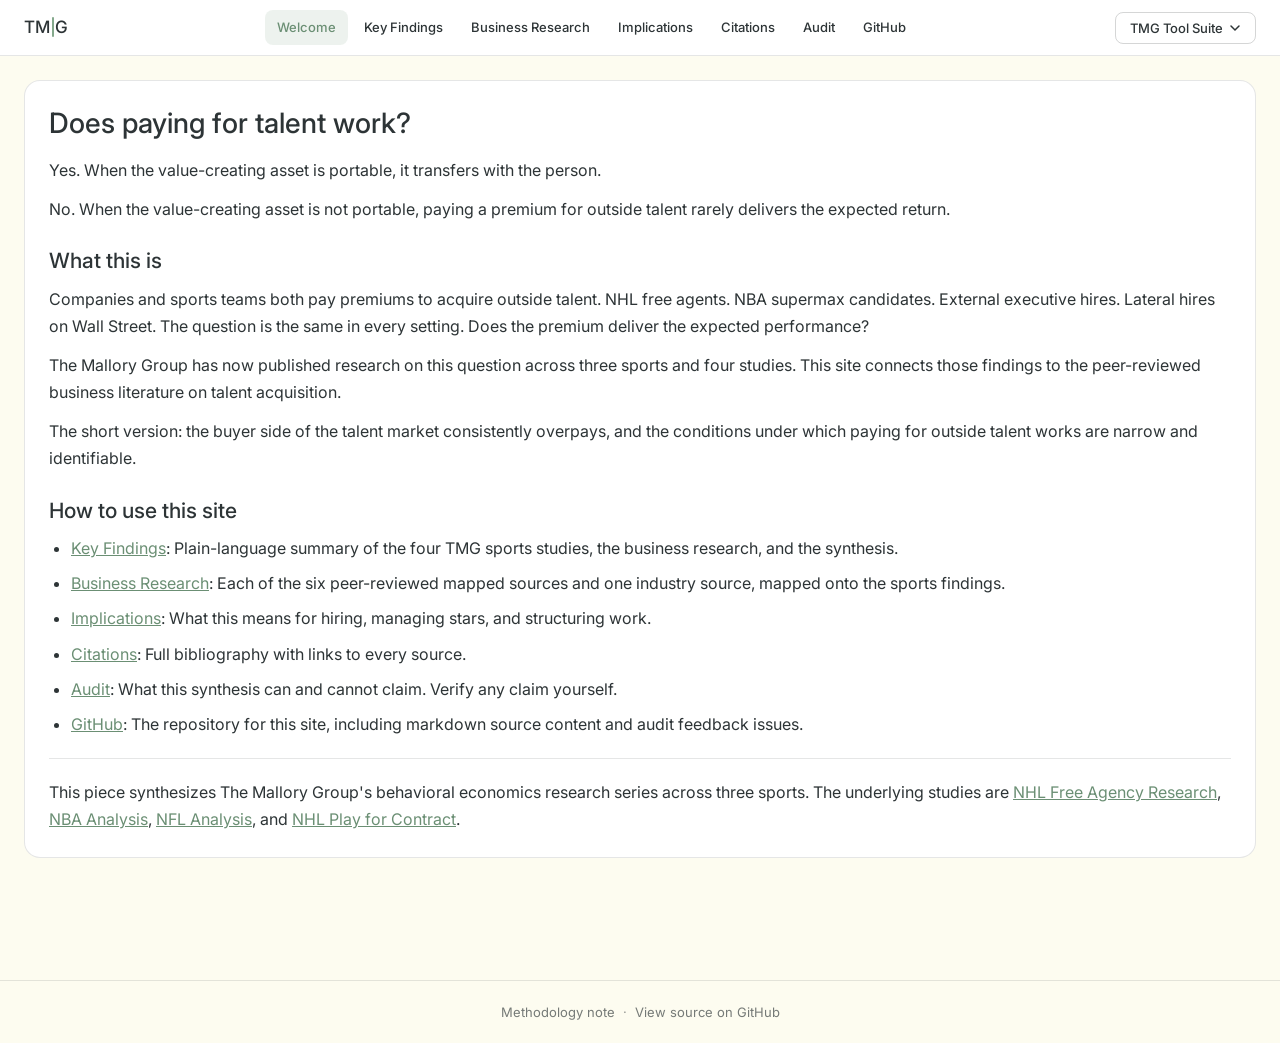
==== commit df46bd7f: "Update navigation and add Key Findings page with research summaries" ====
--- a/index.html
+++ b/index.html
@@ -4,7 +4,7 @@
   <meta charset="UTF-8">
   <meta name="viewport" content="width=device-width, initial-scale=1.0">
   <title>Does paying for talent work? - The Mallory Group</title>
-  <meta name="description" content="Synthesis of The Mallory Group sports findings and business research on whether paying for outside talent delivers expected performance.">
+  <meta name="description" content="Synthesis of talent portability research and business evidence.">
   <link rel="preconnect" href="https://fonts.googleapis.com">
   <link href="https://fonts.googleapis.com/css2?family=Inter:wght@400;500&display=swap" rel="stylesheet">
   <link rel="stylesheet" href="./assets/css/style.css">
@@ -12,24 +12,21 @@
 <body>
   <nav class="tmg-nav">
     <a class="tmg-logo" href="./index.html" aria-label="The Mallory Group home">
-      <span>TM</span>
-      <div class="tmg-logo-divider" aria-hidden="true"></div>
-      <span>G</span>
+      <span>TM</span><div class="tmg-logo-divider" aria-hidden="true"></div><span>G</span>
     </a>
     <div class="tmg-page-links" aria-label="Site pages">
-      <a href="./index.html" aria-current="page">Welcome</a>
-      <a href="./business-research.html">Business research</a>
-      <a href="./audit.html">Audit</a>
+      <a href="./index.html">Welcome</a>
+      <a href="./key-findings.html">Key Findings</a>
+      <a href="./business-research.html">Business Research</a>
       <a href="./implications.html">Implications</a>
       <a href="./citations.html">Citations</a>
+      <a href="./audit.html">Audit</a>
       <a href="https://github.com/rmallorybpc/talent-portability-research" target="_blank" rel="noopener noreferrer">GitHub</a>
     </div>
     <div class="tmg-dropdown-wrap">
       <button class="tmg-dropdown-btn" id="tmgDdBtn" aria-haspopup="true" aria-expanded="false" aria-controls="tmgDdMenu">
         TMG Tool Suite
-        <svg class="tmg-chevron" viewBox="0 0 12 12" fill="none" width="12" height="12" aria-hidden="true">
-          <path d="M2 4l4 4 4-4" stroke="currentColor" stroke-width="1.5" stroke-linecap="round"/>
-        </svg>
+        <svg class="tmg-chevron" viewBox="0 0 12 12" fill="none" width="12" height="12" aria-hidden="true"><path d="M2 4l4 4 4-4" stroke="currentColor" stroke-width="1.5" stroke-linecap="round"/></svg>
       </button>
       <div class="tmg-dropdown-menu" id="tmgDdMenu" role="menu">
         <a href="https://rmallorybpc.github.io/pdf-multi-agent-analysis/" target="_blank" rel="noopener noreferrer" role="menuitem">PDF Multi-Agent Analysis</a>
@@ -48,100 +45,51 @@
 
   <main class="tmg-page">
     <div class="tmg-container">
-      <header class="tmg-page-header">
-        <p class="tmg-eyebrow">Talent Portability Research</p>
-        <h1 class="tmg-page-title">Does paying for talent work?</h1>
-        <p class="tmg-page-desc">Yes when the value-creating asset is portable. No when the value-creating asset is not portable.</p>
-      </header>
+      <article class="tmg-card-wide tmg-markdown" id="page-markdown" style="margin-bottom: var(--tmg-gap);">
+<h1>Does paying for talent work?</h1>
+<p>Yes. When the value-creating asset is portable, it transfers with the person.</p>
+<p>No. When the value-creating asset is not portable, paying a premium for outside talent rarely delivers the expected return.</p>
+    <h2>What this is</h2>
+    <p>Companies and sports teams both pay premiums to acquire outside talent. NHL free agents. NBA supermax candidates. External executive hires. Lateral hires on Wall Street. The question is the same in every setting. Does the premium deliver the expected performance?</p>
+    <p>The Mallory Group has now published research on this question across three sports and four studies. This site connects those findings to the peer-reviewed business literature on talent acquisition.</p>
+    <p>The short version: the buyer side of the talent market consistently overpays, and the conditions under which paying for outside talent works are narrow and identifiable.</p>
+    <h2>How to use this site</h2>
+    <ul>
+    <li><a href="key-findings.html">Key Findings</a>: Plain-language summary of the four TMG sports studies, the business research, and the synthesis.</li>
+    <li><a href="business-research.html">Business Research</a>: Each of the six peer-reviewed mapped sources and one industry source, mapped onto the sports findings.</li>
+    <li><a href="implications.html">Implications</a>: What this means for hiring, managing stars, and structuring work.</li>
+    <li><a href="citations.html">Citations</a>: Full bibliography with links to every source.</li>
+    <li><a href="audit.html">Audit</a>: What this synthesis can and cannot claim. Verify any claim yourself.</li>
+    <li><a href="https://github.com/rmallorybpc/talent-portability-research">GitHub</a>: The repository for this site, including markdown source content and audit feedback issues.</li>
+    </ul>
+<hr>
+<p>This piece synthesizes The Mallory Group&#39;s behavioral economics research series across three sports. The underlying studies are <a href="https://rmallorybpc.github.io/nhl-free-agency-research/welcome.html">NHL Free Agency Research</a>, <a href="https://rmallorybpc.github.io/nba-research-project/">NBA Analysis</a>, <a href="https://rmallorybpc.github.io/nflanalysis/dashboard/src/">NFL Analysis</a>, and <a href="https://rmallorybpc.github.io/nhl-play-for-contract/">NHL Play for Contract</a>.</p>
 
-      <section class="tmg-card-wide" style="margin-bottom: var(--tmg-gap);">
-        <h2 class="tmg-h2">The question</h2>
-        <p class="tmg-body">Companies and sports teams both pay premiums to acquire outside talent. NHL free agents. NBA supermax candidates. External executive hires. Lateral hires on Wall Street. The question is the same in every setting. Does the premium deliver the expected performance?</p>
-        <p class="tmg-body">The Mallory Group has now published research on this question across three sports and four studies. This piece connects those findings to the peer-reviewed business literature on talent acquisition.</p>
-      </section>
-
-      <section class="tmg-card-wide" style="margin-bottom: var(--tmg-gap);">
-        <h2 class="tmg-h2">What the sports work showed</h2>
-        <p class="tmg-body">The four TMG sports studies organize cleanly into two pairs. One pair tests the team-level question: does spending more in free agency produce more wins. The other pair tests the player-level question: do players who stay outperform players who move.</p>
-
-        <h3 class="tmg-h3">Team level: spending does not reliably predict wins</h3>
-        <p class="tmg-body"><strong>NHL Free Agency Research.</strong> Nine seasons. 1,648 unrestricted free agent signings. 284 team-seasons. After controlling for prior season performance, offseason UFA spending does not significantly predict next-season change. Mean reversion dominates. The slope of prior finish to next-season change is -0.42 (p &lt; 0.001). <a href="https://rmallorybpc.github.io/nhl-free-agency-research/welcome.html" target="_blank" rel="noopener noreferrer">Read the NHL research.</a></p>
-        <p class="tmg-body"><strong>NFL Analysis.</strong> Ten seasons. 643 player moves. In most seasons the team that spent the most in free agency did not produce the biggest win gain. Roster construction decisions, including which positions are targeted and how efficiently, appear to matter more than total dollars spent. <a href="https://rmallorybpc.github.io/nflanalysis/dashboard/src/" target="_blank" rel="noopener noreferrer">Read the NFL research.</a></p>
-
-        <h3 class="tmg-h3">Player level: staying outperforms moving</h3>
-        <p class="tmg-body"><strong>NBA Analysis.</strong> Eight seasons of rotation players. Three groups: stayed, changed teams, signed supermax. The supermax penalty is a mirage. It disappears once age and prior performance are controlled for. Players who changed teams declined more than players who stayed. <a href="https://rmallorybpc.github.io/nba-research-project/" target="_blank" rel="noopener noreferrer">Read the NBA research.</a></p>
-        <p class="tmg-body"><strong>NHL Play for Contract.</strong> Contract timing study of NHL skater usage and value. Same-team contracts deliver more time on ice per dollar of cap share than new-team signings. The tier-controlled same-team coefficient is +0.70 minutes per game-equivalent (p &lt; 0.0001). The finding is called a loyalty discount. <a href="https://rmallorybpc.github.io/nhl-play-for-contract/" target="_blank" rel="noopener noreferrer">Read the NHL Play for Contract research.</a></p>
-
-        <p class="tmg-body">All four findings point the same direction. Where a player or team starts matters more than how much money changes hands, and retaining outperforms acquiring on a per-dollar basis.</p>
-      </section>
-
-      <section class="tmg-card-wide" style="margin-bottom: var(--tmg-gap);">
-        <h2 class="tmg-h2">What the business research says</h2>
-        <p class="tmg-body">Six peer-reviewed sources frame the answer. Four address the buyer side of the talent market. Two test the conditions under which talent does transfer.</p>
-
-        <h3 class="tmg-h3">Stars rarely keep their edge after switching firms</h3>
-        <p class="tmg-body">Boris Groysberg studied more than 1,000 star Wall Street analysts at 78 investment banks. Stars who switched firms suffered an immediate and lasting decline in performance. Excellence depended on firm-specific resources, networks, and colleagues. The exceptions were stars who moved with their teams, stars who moved to firms with higher capabilities and resources, and female stars.</p>
-
-        <h3 class="tmg-h3">External hires cost more and produce less</h3>
-        <p class="tmg-body">Matthew Bidwell studied internal versus external hires at the same jobs. External hires were paid around 18 percent more than internal promotions. They received significantly lower performance evaluations during their first two years. Exit rates were higher.</p>
-
-        <h3 class="tmg-h3">Buyers overpay because they overestimate themselves</h3>
-        <p class="tmg-body">Richard Roll's hubris hypothesis explains why companies keep paying premiums for acquisitions even though acquirer returns are zero or negative on average. Boivie, Gee, Gentry, and Graffin (2025) sharpen that mechanism by showing boards with more CEO-hiring experience produce slightly worse subsequent selections, not better.</p>
-      </section>
-
-      <section class="tmg-card-wide" style="margin-bottom: var(--tmg-gap);">
-        <h2 class="tmg-h2">What about portable assets?</h2>
-        <p class="tmg-body">Two peer-reviewed sources test Groysberg's exception. Both find that performance transfers more readily when the value-creating asset is portable.</p>
-        <p class="tmg-body"><strong>Insurance salespeople build books because books move.</strong> Berry-Stolzle and Eckles studied property-liability insurance salespeople and reported an average policy renewal rate of 89 percent.</p>
-        <p class="tmg-body"><strong>About 40 percent of client assets follow financial advisors.</strong> Gurun, Stoffman, and Yonker studied over 760,000 advisors managing $28 trillion in assets and found about 40 percent of client assets follow advisors when they move.</p>
-      </section>
-
-      <section class="tmg-card-wide" style="margin-bottom: var(--tmg-gap);">
-        <h2 class="tmg-h2">The portability spectrum</h2>
-        <ul class="tmg-body" style="margin: 0; padding-left: 20px;">
-          <li style="margin-bottom: 8px;"><strong>Low portability.</strong> Equity research analysts. Stars lose their edge when they leave the firm.</li>
-          <li style="margin-bottom: 8px;"><strong>Medium portability.</strong> NHL, NBA, and NFL players and teams in TMG research. Skill transfers. System fit, role, teammates, and coaching do not transfer fully.</li>
-          <li style="margin-bottom: 8px;"><strong>Higher portability.</strong> Financial advisors. About 40 percent of client assets follow.</li>
-          <li><strong>Highest portability.</strong> Property-liability insurance salespeople. 89 percent renewal supports strong revenue portability.</li>
-        </ul>
-        <p class="tmg-body" style="margin-top: 14px;">The question is not whether paying for talent ever works. It is whether the asset you are paying for actually transfers.</p>
-      </section>
-
-      <section class="tmg-card-wide" style="margin-bottom: var(--tmg-gap);">
-        <h2 class="tmg-h2">What this means</h2>
-        <ol class="tmg-body" style="margin: 0; padding-left: 20px;">
-          <li style="margin-bottom: 8px;">Before paying a premium for outside talent, identify the value-creating asset. Is it portable, or firm-specific?</li>
-          <li style="margin-bottom: 8px;">The buyer side of these transactions is most consistently wrong. Hubris in valuation is a recurring mechanism behind overpayment.</li>
-          <li>The sports data and business research point the same direction. That convergence is the story.</li>
-        </ol>
-      </section>
-
-      <section class="tmg-card-wide" style="margin-bottom: var(--tmg-gap);">
-        <h2 class="tmg-h2">How to use this site</h2>
-        <ul class="tmg-body" style="margin: 0; padding-left: 20px;">
-          <li style="margin-bottom: 8px;"><a href="./business-research.html">Business research</a>: six peer-reviewed mapped sources and one industry source.</li>
-          <li style="margin-bottom: 8px;"><a href="./audit.html">Audit</a>: what this synthesis can and cannot claim, including limitations.</li>
-          <li style="margin-bottom: 8px;"><a href="./implications.html">Implications</a>: what this means for HR, compensation design, and talent acquisition.</li>
-          <li><a href="./citations.html">Citations annex</a>: full bibliography with links to every source.</li>
-        </ul>
-      </section>
-
-      <div style="margin-bottom: var(--tmg-gap); display: flex; gap: 8px; flex-wrap: wrap;">
-        <a href="./business-research.html" class="tmg-btn">Read the business research</a>
-        <a href="./audit.html" class="tmg-btn-ghost">Read the audit</a>
-        <a href="./implications.html" class="tmg-btn-ghost">See implications</a>
-      </div>
+      </article>
     </div>
   </main>
 
   <footer class="tmg-footer">
-    This synthesis connects The Mallory Group sports studies: NHL Free Agency, NBA Analysis, NFL Analysis, and NHL Play for Contract.
+    <a href="./METHODS.md" target="_blank" rel="noopener noreferrer">Methodology note</a>
     &nbsp;·&nbsp;
-    <a href="./citations.html">Citations annex</a>
-    &nbsp;·&nbsp;
-    <a href="./METHODS.md" target="_blank" rel="noopener noreferrer">Methodology note</a>
+    <a href="https://github.com/rmallorybpc/talent-portability-research" target="_blank" rel="noopener noreferrer">View source on GitHub</a>
   </footer>
 
+  <script>
+    (function () {
+      var links = document.querySelectorAll('.tmg-page-links a');
+      var path = location.pathname.split('/').pop() || 'index.html';
+      links.forEach(function (a) {
+        if (a.getAttribute('href') === './' + path) {
+          a.setAttribute('aria-current', 'page');
+        } else {
+          if (a.getAttribute('aria-current') === 'page') {
+            a.removeAttribute('aria-current');
+          }
+        }
+      });
+    }());
+  </script>
   <script src="./assets/js/nav.js" defer></script>
 </body>
 </html>
--- a/assets/css/style.css
+++ b/assets/css/style.css
@@ -248,7 +248,85 @@
 .tmg-table tr:hover td      { background: rgba(132,169,140,0.04); }
 
 
-/* ── 9. Audit feature ─────────────────────────────────────── */
+/* ── 9. Markdown content ──────────────────────────────────── */
+.tmg-markdown > :first-child { margin-top: 0; }
+.tmg-markdown > :last-child { margin-bottom: 0; }
+
+.tmg-markdown h1,
+.tmg-markdown h2,
+.tmg-markdown h3 {
+  color: var(--tmg-charcoal);
+  line-height: 1.35;
+}
+
+.tmg-markdown h1 {
+  font-size: 28px;
+  font-weight: 500;
+  margin: 0 0 14px;
+}
+
+.tmg-markdown h2 {
+  font-size: 21px;
+  font-weight: 500;
+  margin: 24px 0 10px;
+}
+
+.tmg-markdown h3 {
+  font-size: 16px;
+  font-weight: 500;
+  margin: 18px 0 8px;
+}
+
+.tmg-markdown p,
+.tmg-markdown li {
+  color: var(--tmg-charcoal);
+  font-size: 16px;
+  line-height: 1.7;
+}
+
+.tmg-markdown p { margin: 0 0 12px; }
+
+.tmg-markdown ul,
+.tmg-markdown ol {
+  margin: 0 0 14px;
+  padding-left: 22px;
+}
+
+.tmg-markdown li { margin-bottom: 8px; }
+
+.tmg-markdown hr {
+  border: 0;
+  border-top: var(--tmg-border);
+  margin: 20px 0;
+}
+
+.tmg-markdown a {
+  color: var(--tmg-sage-hover);
+}
+
+.tmg-markdown table {
+  width: 100%;
+  border-collapse: collapse;
+  font-size: 13px;
+  margin: 6px 0 14px;
+}
+
+.tmg-markdown th {
+  background: rgba(132,169,140,0.15);
+  color: var(--tmg-charcoal);
+  font-weight: 500;
+  padding: 9px 14px;
+  text-align: left;
+  border-bottom: 1px solid rgba(132,169,140,0.25);
+}
+
+.tmg-markdown td {
+  padding: 9px 14px;
+  border-bottom: 1px solid rgba(45,52,54,0.07);
+}
+
+
+/* ── 10. Audit feature ────────────────────────────────────── */
 .audit-verify {
   border-top: 4px solid rgba(132,169,140,0.45);
 }
@@ -330,7 +408,7 @@
 }
 
 
-/* ── 10. Responsive ────────────────────────────────────────── */
+/* ── 11. Responsive ───────────────────────────────────────── */
 @media (max-width: 768px) {
   .tmg-nav {
     flex-wrap: wrap;
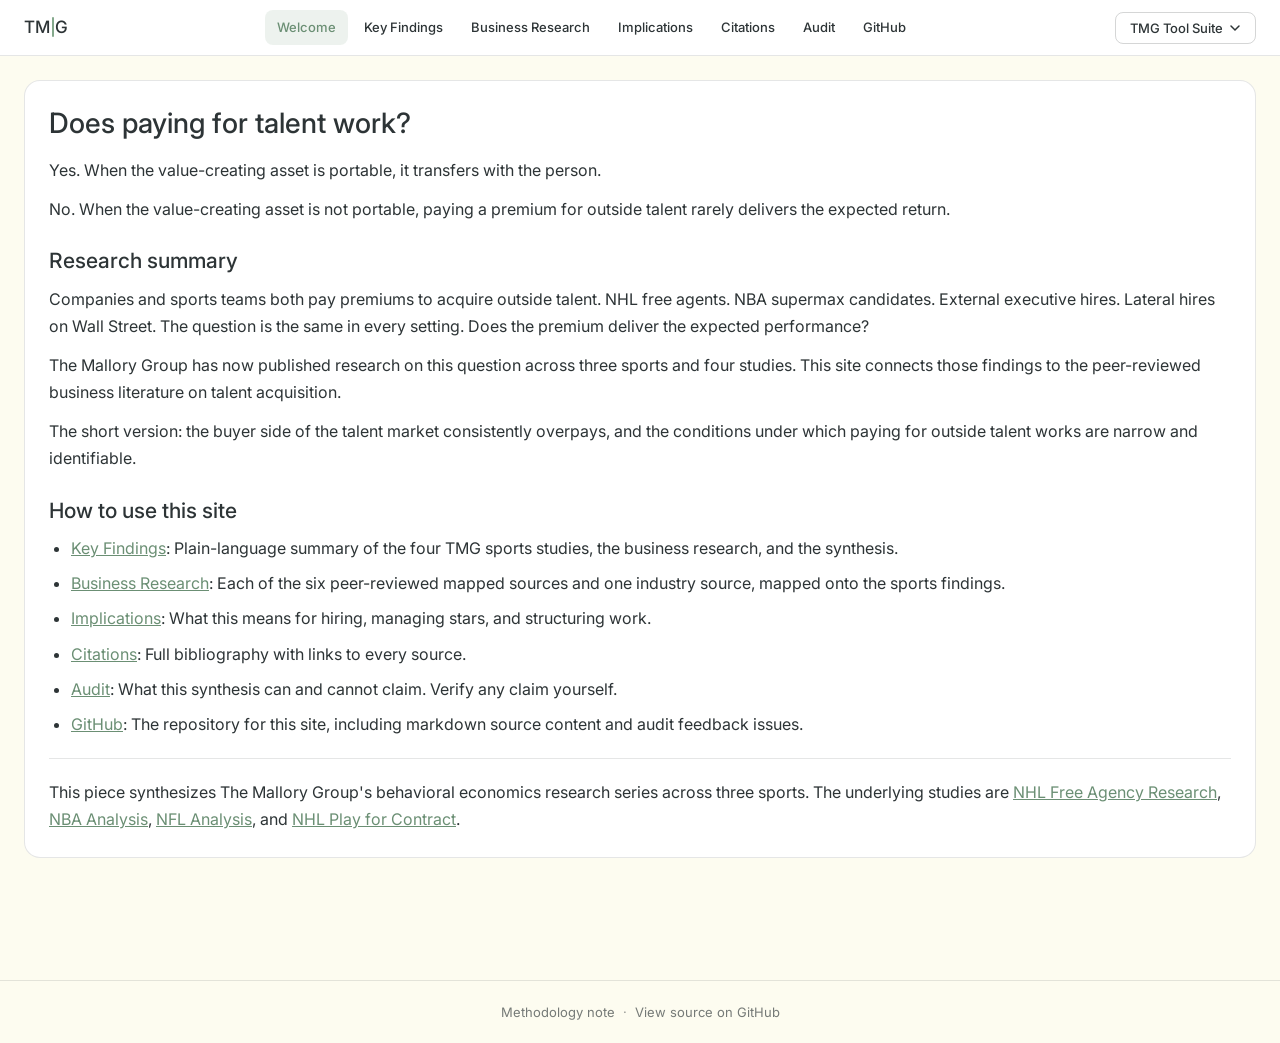
==== commit f88cc35c: "Update audit feature and improve documentation across multiple pages" ====
--- a/index.html
+++ b/index.html
@@ -49,7 +49,7 @@
 <h1>Does paying for talent work?</h1>
 <p>Yes. When the value-creating asset is portable, it transfers with the person.</p>
 <p>No. When the value-creating asset is not portable, paying a premium for outside talent rarely delivers the expected return.</p>
-    <h2>What this is</h2>
+  <h2>Research summary</h2>
     <p>Companies and sports teams both pay premiums to acquire outside talent. NHL free agents. NBA supermax candidates. External executive hires. Lateral hires on Wall Street. The question is the same in every setting. Does the premium deliver the expected performance?</p>
     <p>The Mallory Group has now published research on this question across three sports and four studies. This site connects those findings to the peer-reviewed business literature on talent acquisition.</p>
     <p>The short version: the buyer side of the talent market consistently overpays, and the conditions under which paying for outside talent works are narrow and identifiable.</p>
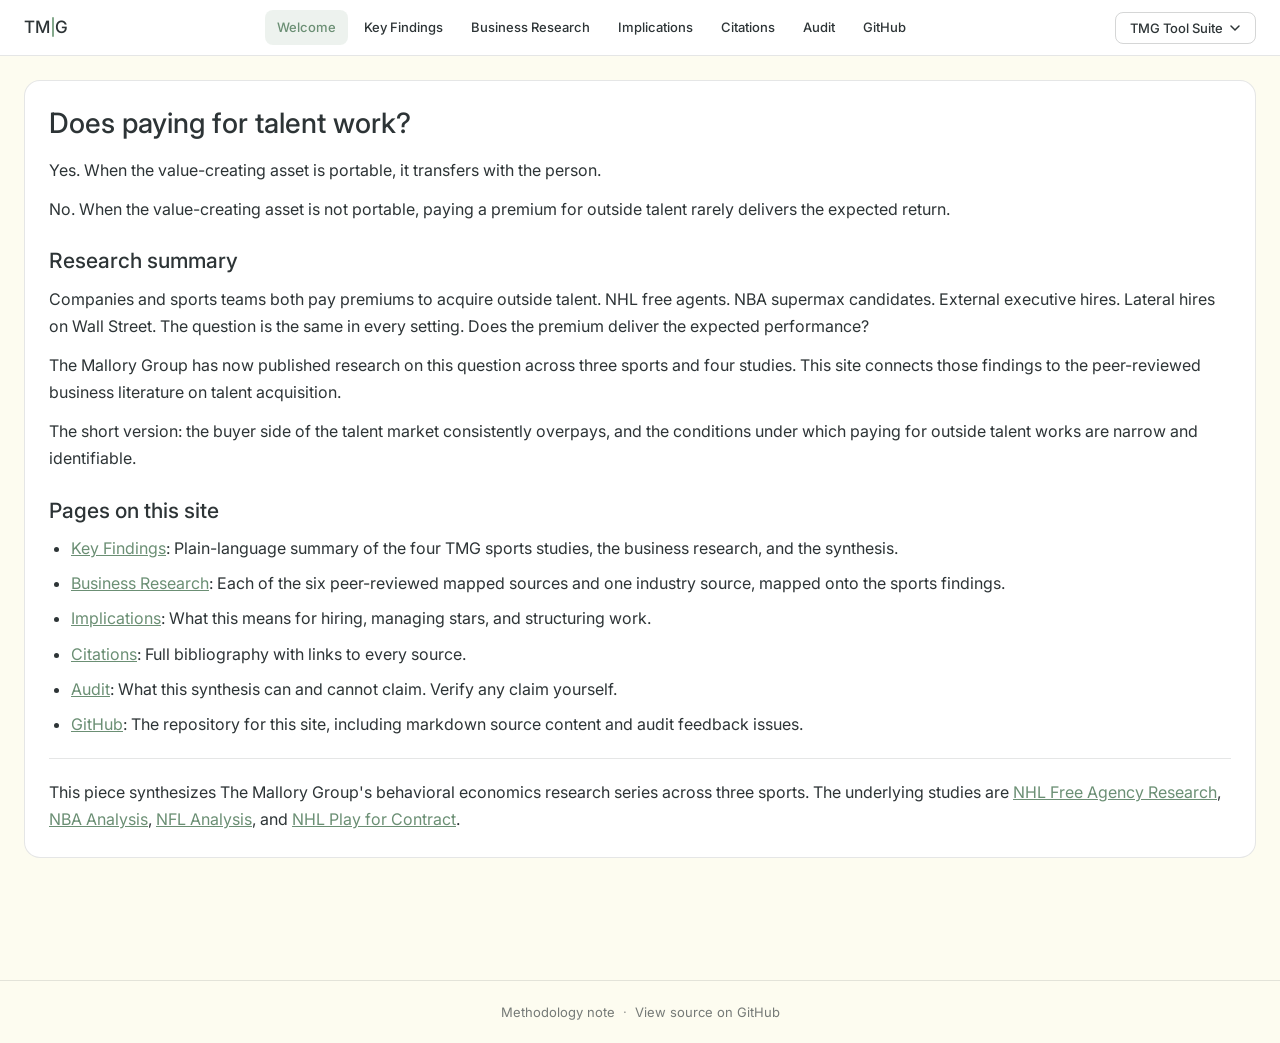
==== commit bbd11d8c: "Refine content across multiple pages for clarity and consistency" ====
--- a/index.html
+++ b/index.html
@@ -53,7 +53,7 @@
     <p>Companies and sports teams both pay premiums to acquire outside talent. NHL free agents. NBA supermax candidates. External executive hires. Lateral hires on Wall Street. The question is the same in every setting. Does the premium deliver the expected performance?</p>
     <p>The Mallory Group has now published research on this question across three sports and four studies. This site connects those findings to the peer-reviewed business literature on talent acquisition.</p>
     <p>The short version: the buyer side of the talent market consistently overpays, and the conditions under which paying for outside talent works are narrow and identifiable.</p>
-    <h2>How to use this site</h2>
+    <h2>Pages on this site</h2>
     <ul>
     <li><a href="key-findings.html">Key Findings</a>: Plain-language summary of the four TMG sports studies, the business research, and the synthesis.</li>
     <li><a href="business-research.html">Business Research</a>: Each of the six peer-reviewed mapped sources and one industry source, mapped onto the sports findings.</li>
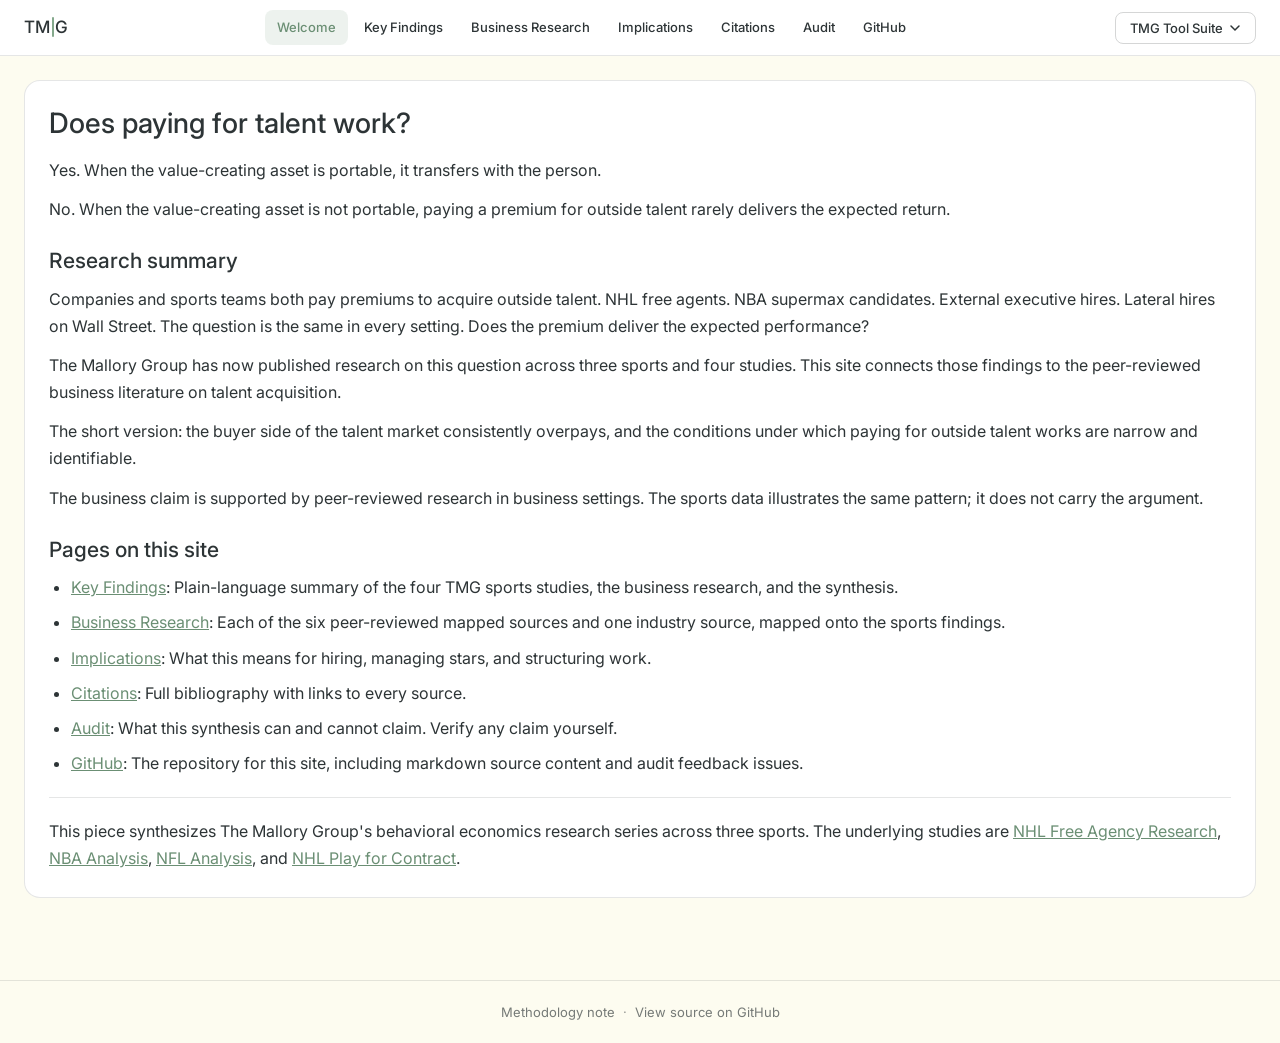
==== commit 885246b7: "Update index.html welcome page update" ====
--- a/index.html
+++ b/index.html
@@ -53,6 +53,7 @@
     <p>Companies and sports teams both pay premiums to acquire outside talent. NHL free agents. NBA supermax candidates. External executive hires. Lateral hires on Wall Street. The question is the same in every setting. Does the premium deliver the expected performance?</p>
     <p>The Mallory Group has now published research on this question across three sports and four studies. This site connects those findings to the peer-reviewed business literature on talent acquisition.</p>
     <p>The short version: the buyer side of the talent market consistently overpays, and the conditions under which paying for outside talent works are narrow and identifiable.</p>
+    <p>The business claim is supported by peer-reviewed research in business settings. The sports data illustrates the same pattern; it does not carry the argument.</p>
     <h2>Pages on this site</h2>
     <ul>
     <li><a href="key-findings.html">Key Findings</a>: Plain-language summary of the four TMG sports studies, the business research, and the synthesis.</li>
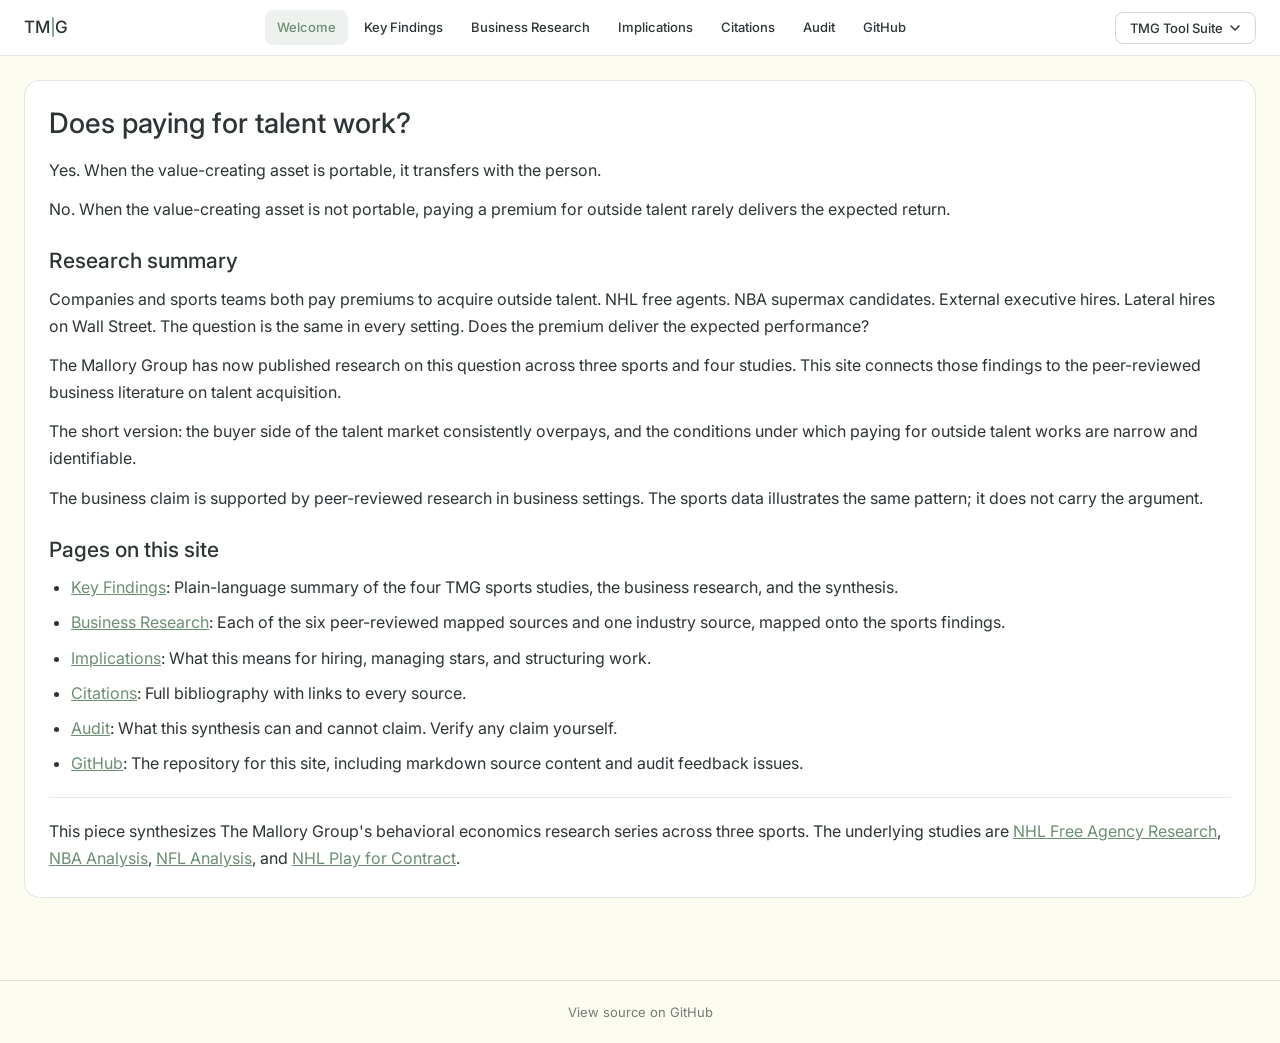
==== commit 0e4e4ad8: "Remove methodology note from footer in multiple HTML files" ====
--- a/index.html
+++ b/index.html
@@ -71,8 +71,6 @@
   </main>
 
   <footer class="tmg-footer">
-    <a href="./METHODS.md" target="_blank" rel="noopener noreferrer">Methodology note</a>
-    &nbsp;·&nbsp;
     <a href="https://github.com/rmallorybpc/talent-portability-research" target="_blank" rel="noopener noreferrer">View source on GitHub</a>
   </footer>
 
